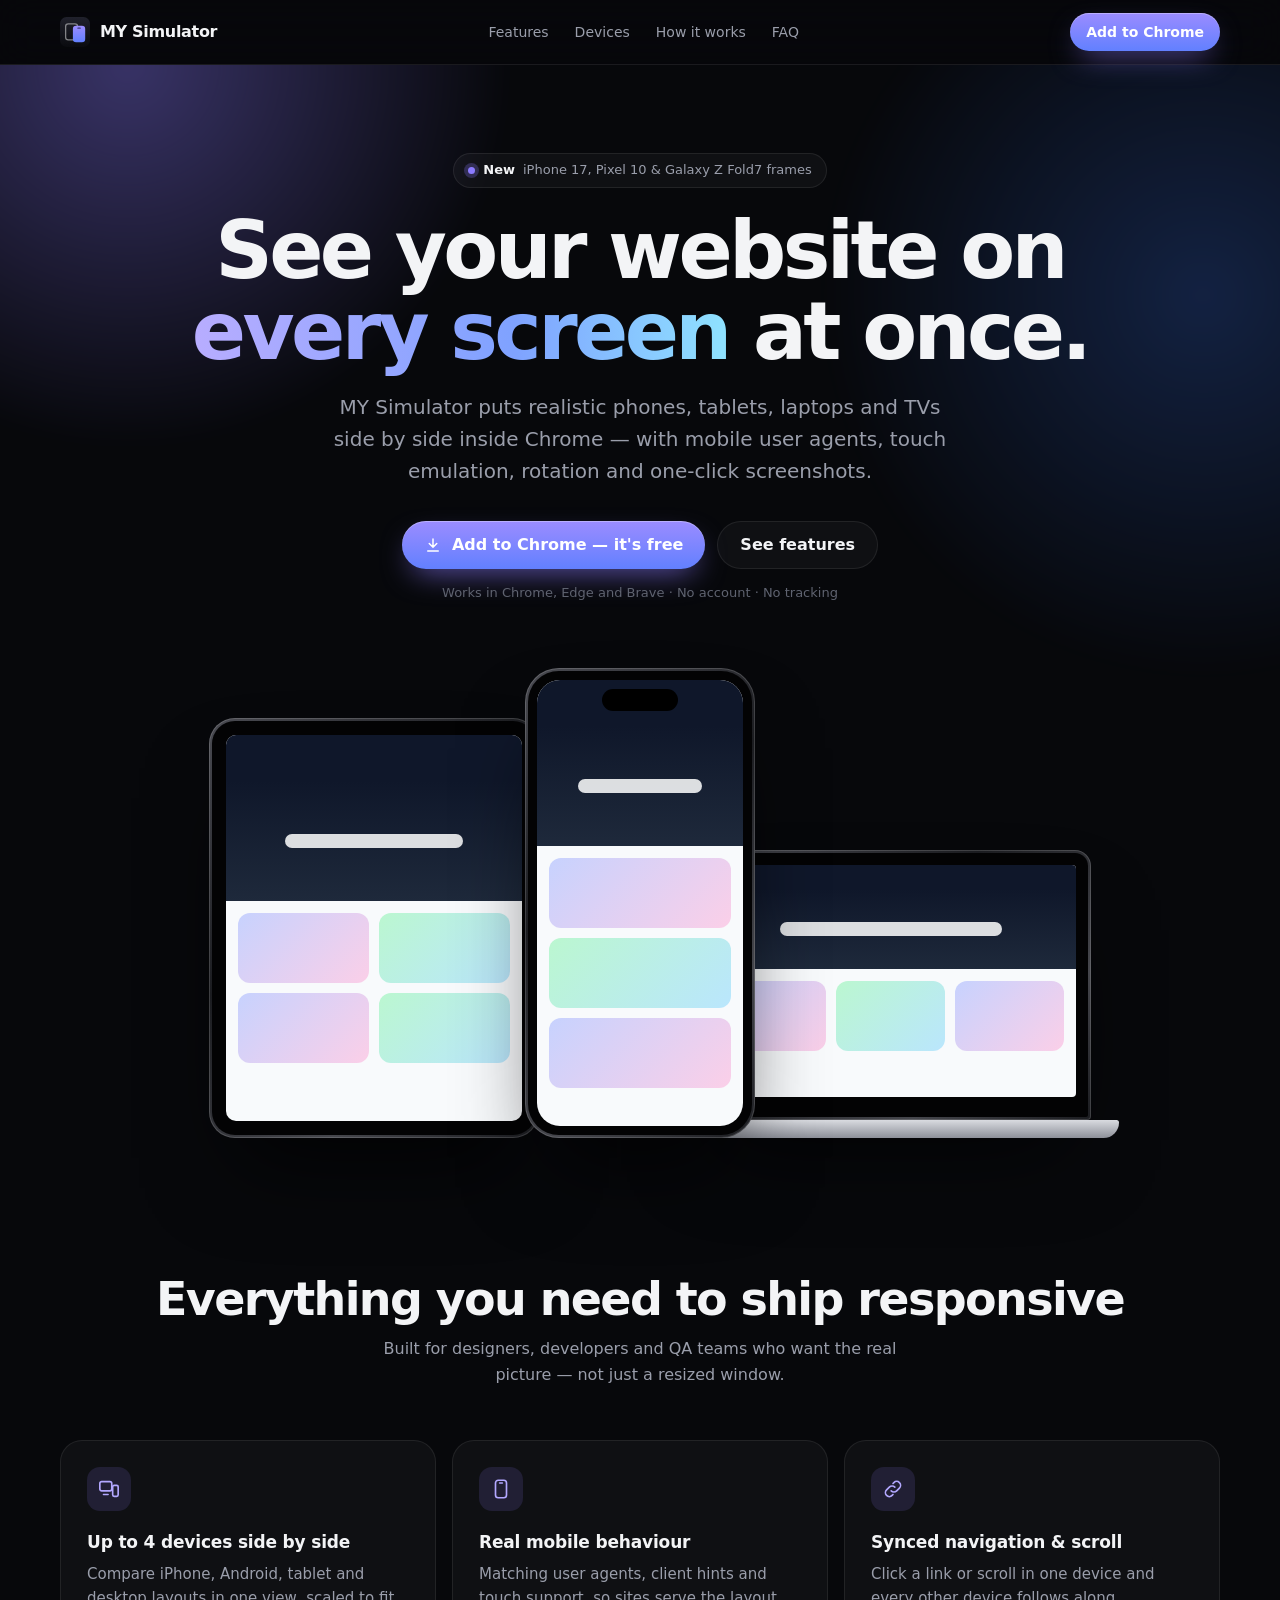
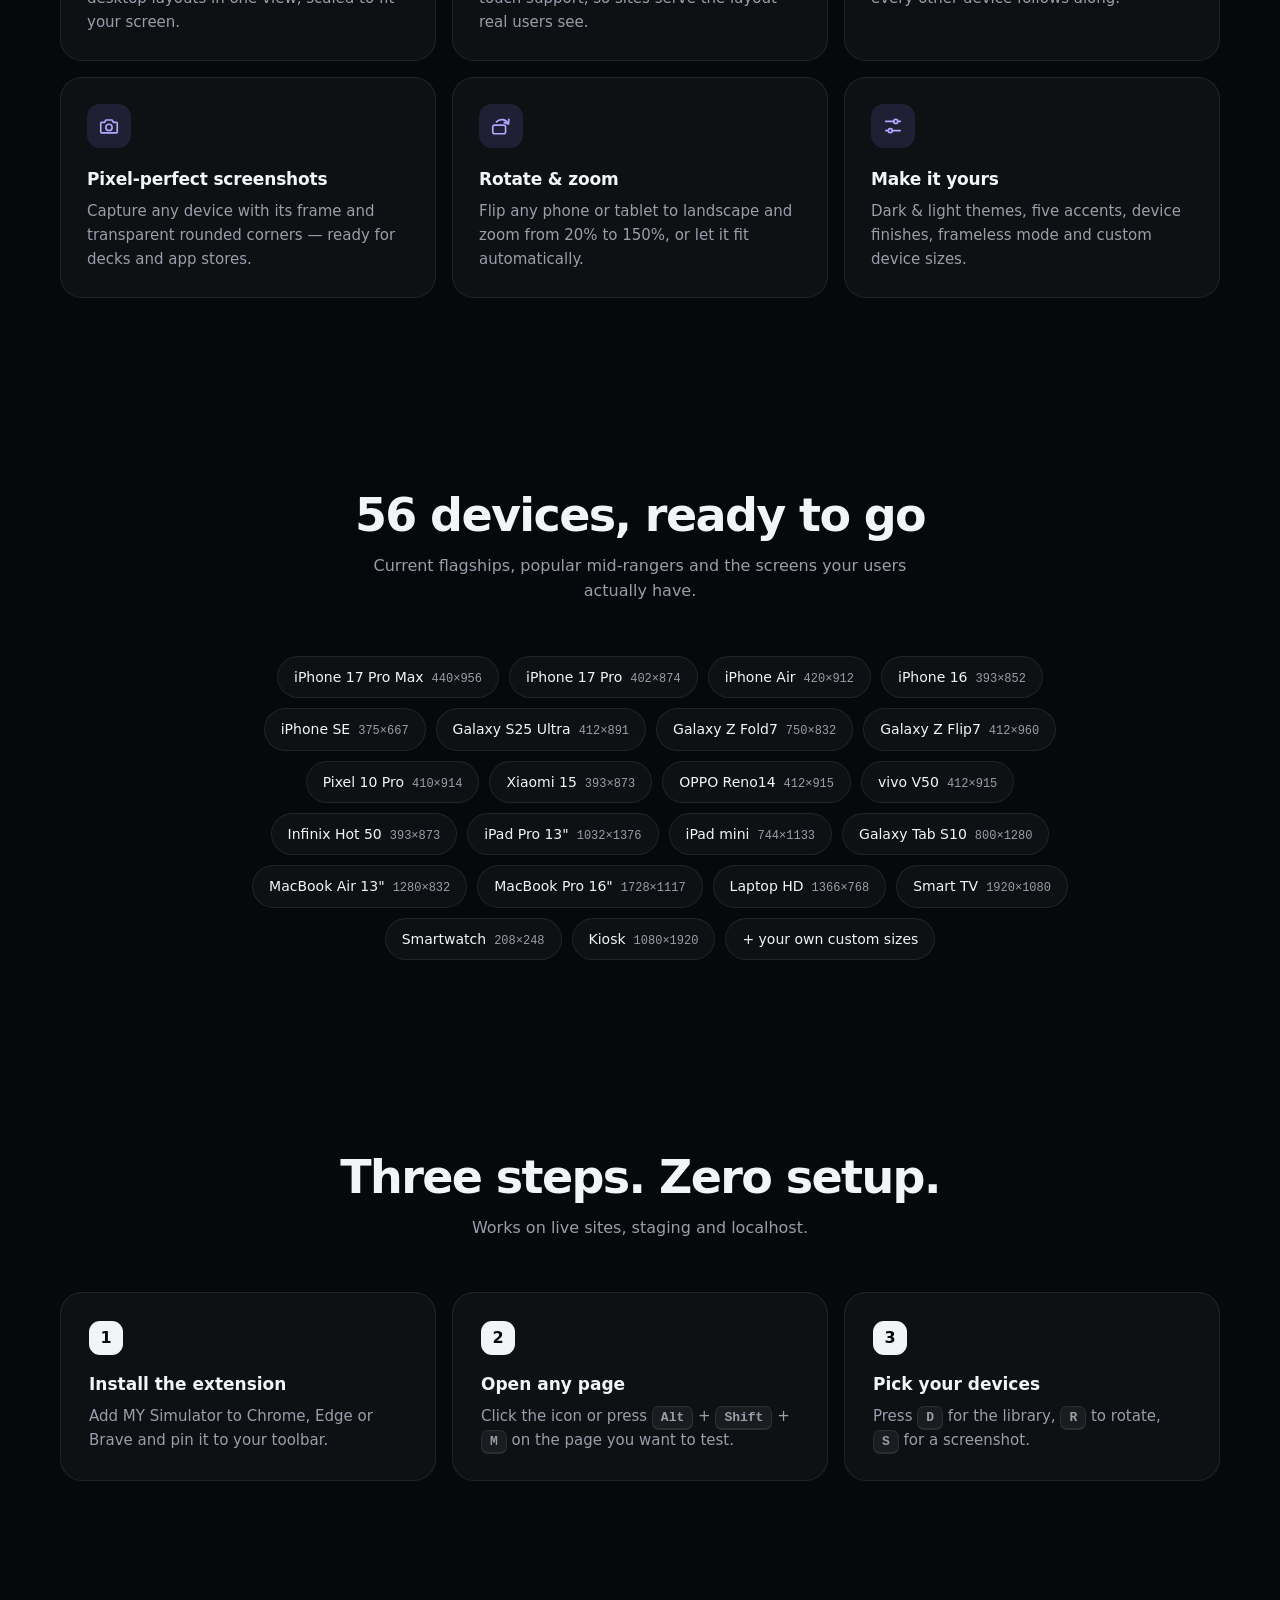
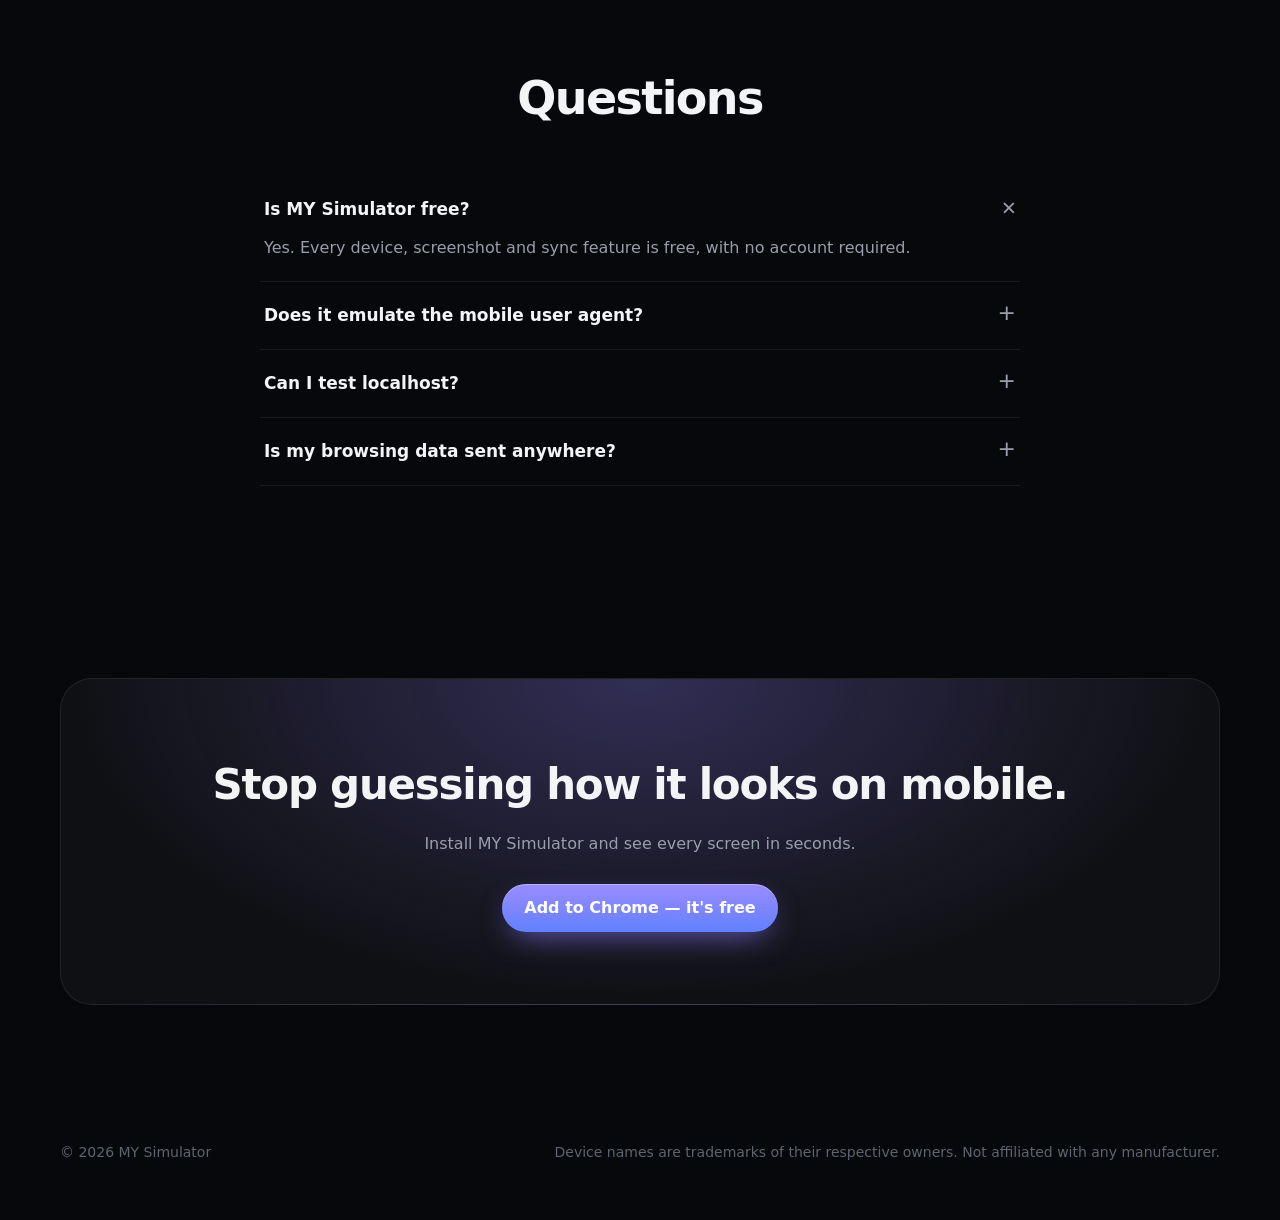
==== site/index.html @ c92552a9 "Initial release of MY Simulator Chrome extension Responsive device studio with 56 device frames, sid" ====
<!doctype html>
<html lang="en">
<head>
  <meta charset="utf-8">
  <meta name="viewport" content="width=device-width, initial-scale=1, viewport-fit=cover">

  <!-- Primary SEO -->
  <title>MY Simulator – Mobile &amp; Responsive Website Tester for Chrome</title>
  <meta name="description" content="Test your site on 56 real devices side by side: iPhone 17, Galaxy S25, Pixel 10, iPad, MacBook &amp; TV. Rotate, screenshot, sync scroll. Free for Chrome.">
  <meta name="keywords" content="mobile simulator, responsive design tester, iphone simulator chrome, android emulator browser, device mockup, responsive website checker, screen size tester">
  <meta name="robots" content="index, follow, max-image-preview:large">
  <meta name="author" content="MY Simulator">
  <link rel="canonical" href="https://example.com/">
  <meta name="theme-color" content="#07080b">
  <meta name="color-scheme" content="dark">

  <!-- Favicons -->
  <link rel="icon" href="favicon.ico" sizes="48x48">
  <link rel="icon" href="favicon.svg" type="image/svg+xml">
  <link rel="icon" href="favicon-32x32.png" type="image/png" sizes="32x32">
  <link rel="icon" href="favicon-16x16.png" type="image/png" sizes="16x16">
  <link rel="apple-touch-icon" href="apple-touch-icon.png">
  <link rel="manifest" href="site.webmanifest">

  <!-- Open Graph -->
  <meta property="og:type" content="website">
  <meta property="og:site_name" content="MY Simulator">
  <meta property="og:title" content="MY Simulator – Test your website on 50+ real devices">
  <meta property="og:description" content="iPhone, Android, iPad, laptop and TV frames side by side, right inside Chrome. Rotate, screenshot, sync scroll — free.">
  <meta property="og:url" content="https://example.com/">
  <meta property="og:image" content="https://example.com/og-image.png">
  <meta property="og:image:width" content="1200">
  <meta property="og:image:height" content="630">
  <meta property="og:image:alt" content="MY Simulator showing a website on a phone, a tablet and a laptop">
  <meta property="og:locale" content="en_US">
  <meta property="og:locale:alternate" content="id_ID">

  <!-- Twitter / X -->
  <meta name="twitter:card" content="summary_large_image">
  <meta name="twitter:title" content="MY Simulator – Mobile &amp; Responsive Website Tester">
  <meta name="twitter:description" content="Preview any page on 50+ realistic devices, side by side. Free Chrome extension.">
  <meta name="twitter:image" content="https://example.com/og-image.png">

  <!-- Structured data -->
  <script type="application/ld+json">
  {
    "@context": "https://schema.org",
    "@graph": [
      {
        "@type": "SoftwareApplication",
        "name": "MY Simulator",
        "alternateName": "MY Simulator – Mobile & Responsive Website Tester",
        "applicationCategory": "DeveloperApplication",
        "applicationSubCategory": "Browser extension",
        "operatingSystem": "Google Chrome, Microsoft Edge, Brave",
        "description": "Test responsive websites on iPhone, Android, iPad, laptop and TV frames side by side. Rotate, screenshot and sync scroll.",
        "url": "https://example.com/",
        "image": "https://example.com/og-image.png",
        "offers": { "@type": "Offer", "price": "0", "priceCurrency": "USD" },
        "featureList": [
          "56 device presets including iPhone 17, Galaxy S25, Pixel 10, iPad Pro and MacBook",
          "Up to four devices side by side",
          "Mobile user agent and touch emulation",
          "Portrait and landscape rotation",
          "One-click device screenshots with transparent corners",
          "Synced navigation and scrolling",
          "Custom device sizes",
          "Dark and light themes"
        ]
      },
      {
        "@type": "FAQPage",
        "mainEntity": [
          { "@type": "Question", "name": "Is MY Simulator free?", "acceptedAnswer": { "@type": "Answer", "text": "Yes. Every device, screenshot and sync feature is free, with no account required." } },
          { "@type": "Question", "name": "Does it emulate the mobile user agent?", "acceptedAnswer": { "@type": "Answer", "text": "Yes. Each frame is loaded with the matching iOS, Android, iPad or TV user agent and touch support, so sites serve their mobile layouts." } },
          { "@type": "Question", "name": "Can I test localhost?", "acceptedAnswer": { "@type": "Answer", "text": "Yes. Open your local dev server in Chrome, then open MY Simulator — it works on localhost and staging environments." } },
          { "@type": "Question", "name": "Is my browsing data sent anywhere?", "acceptedAnswer": { "@type": "Answer", "text": "No. Everything runs locally in your browser. Settings are stored in Chrome storage and screenshots are saved directly to your computer." } }
        ]
      }
    ]
  }
  </script>

  <style>
    :root {
      --bg: #07080b; --fg: #f3f4f6; --muted: #9a9eab; --faint: #5f6370;
      --line: rgba(255,255,255,.08); --card: rgba(255,255,255,.035);
      --accent: #8b7bff; --accent-2: #6280ff;
      --font: "Inter", "SF Pro Text", -apple-system, BlinkMacSystemFont, "Segoe UI Variable Text", "Segoe UI", system-ui, sans-serif;
      --mono: "JetBrains Mono", "SF Mono", "Cascadia Code", ui-monospace, Consolas, monospace;
    }
    * { box-sizing: border-box; }
    html { scroll-behavior: smooth; }
    html, body { overflow-x: clip; }
    body { margin: 0; background: var(--bg); color: var(--fg); font: 16px/1.6 var(--font); -webkit-font-smoothing: antialiased; overflow-x: hidden; }
    a { color: inherit; }
    img { max-width: 100%; display: block; }
    .wrap { width: min(1160px, 100% - 32px); margin: 0 auto; }
    .glow { position: absolute; inset: 0; pointer-events: none; overflow: hidden; z-index: -1; }
    .glow i { position: absolute; width: 60vmax; height: 60vmax; border-radius: 50%; filter: blur(10px); opacity: .5; }
    .glow i:nth-child(1) { left: -20vmax; top: -30vmax; background: radial-gradient(closest-side, rgba(139,123,255,.75), transparent); }
    .glow i:nth-child(2) { right: -24vmax; top: -12vmax; background: radial-gradient(closest-side, rgba(61,123,255,.45), transparent); }

    header.nav { position: sticky; top: 0; z-index: 10; backdrop-filter: blur(18px) saturate(160%); -webkit-backdrop-filter: blur(18px) saturate(160%); background: rgba(7,8,11,.6); border-bottom: 1px solid var(--line); }
    .nav .wrap { display: flex; align-items: center; justify-content: space-between; height: 64px; }
    .logo { display: flex; align-items: center; gap: 10px; font-weight: 700; letter-spacing: -.02em; text-decoration: none; }
    .logo img { width: 30px; height: 30px; }
    .nav nav { display: flex; gap: 26px; font-size: 14px; color: var(--muted); }
    .nav nav a { text-decoration: none; }
    .nav nav a:hover { color: var(--fg); }
    .btn { display: inline-flex; align-items: center; gap: 10px; height: 48px; padding: 0 22px; border-radius: 999px; font-weight: 650; text-decoration: none; transition: transform .2s, filter .2s; }
    .btn:hover { transform: translateY(-1px); filter: brightness(1.08); }
    .btn.primary { background: linear-gradient(180deg, #9b8cff, var(--accent-2)); color: #fff; box-shadow: 0 12px 30px -10px rgba(139,123,255,.7), inset 0 1px 0 rgba(255,255,255,.3); }
    .btn.ghost { border: 1px solid var(--line); background: var(--card); }
    .btn.sm { height: 38px; padding: 0 16px; font-size: 14px; }
    .btn svg { width: 18px; height: 18px; }

    .hero { position: relative; padding: 88px 0 40px; text-align: center; isolation: isolate; }
    .eyebrow { display: inline-flex; align-items: center; gap: 8px; padding: 6px 14px; border-radius: 999px; border: 1px solid var(--line); background: var(--card); font-size: 13px; color: var(--muted); }
    .eyebrow b { color: var(--fg); font-weight: 600; }
    .eyebrow i { width: 7px; height: 7px; border-radius: 50%; background: var(--accent); box-shadow: 0 0 0 4px rgba(139,123,255,.25); }
    h1 { margin: 22px auto 18px; max-width: 900px; font-size: clamp(40px, 7vw, 80px); line-height: 1.02; letter-spacing: -.045em; font-weight: 750; }
    h1 span { background: linear-gradient(90deg, #b8adff, #7fa2ff 60%, #8fe3ff); -webkit-background-clip: text; background-clip: text; color: transparent; }
    .lead { margin: 0 auto 34px; max-width: 620px; font-size: clamp(17px, 2vw, 20px); color: var(--muted); }
    .ctas { display: flex; gap: 12px; justify-content: center; flex-wrap: wrap; }
    .small { margin-top: 14px; font-size: 13px; color: var(--faint); }

    .stage { position: relative; margin: 64px auto 0; height: 470px; max-width: 980px; }
    .dev { position: absolute; bottom: 0; border-radius: 34px; padding: 3px; background: linear-gradient(140deg, #4a4b52, #1b1c20 40%, #45464c 75%, #1b1c20); box-shadow: 0 50px 90px -30px rgba(0,0,0,.8), inset 0 0 0 1px rgba(255,255,255,.15); }
    .dev .in { height: 100%; border-radius: 31px; padding: 9px; background: #030304; }
    .scr { height: 100%; border-radius: 23px; overflow: hidden; background: #f8fafc; position: relative; }
    .scr .bar { height: 46px; background: #0f172a; }
    .scr .hd { height: 120px; background: linear-gradient(180deg, #0f172a, #1e293b); display: grid; place-items: center; }
    .scr .hd span { width: 60%; height: 14px; border-radius: 7px; background: rgba(255,255,255,.85); }
    .scr .cards { display: grid; gap: 10px; padding: 12px; }
    .scr .cards i { height: 70px; border-radius: 12px; background: linear-gradient(135deg, #c7d2fe, #fbcfe8); }
    .scr .cards i:nth-child(2n) { background: linear-gradient(135deg, #bbf7d0, #bae6fd); }
    .dev.phone { width: 230px; height: 470px; left: 50%; margin-left: -115px; z-index: 3; }
    .dev.phone .scr::before { content: ""; position: absolute; top: 9px; left: 50%; width: 76px; height: 22px; margin-left: -38px; border-radius: 12px; background: #000; z-index: 2; }
    .dev.tab { width: 330px; height: 420px; left: 6%; z-index: 2; border-radius: 26px; }
    .dev.tab .in { border-radius: 23px; padding: 14px; } .dev.tab .scr { border-radius: 10px; }
    .dev.tab .cards { grid-template-columns: 1fr 1fr; }
    .dev.lap { width: 400px; height: 270px; right: 4%; bottom: 18px; z-index: 1; border-radius: 16px 16px 4px 4px; }
    .dev.lap .in { border-radius: 13px 13px 2px 2px; padding: 12px 12px 20px; } .dev.lap .scr { border-radius: 4px; }
    .dev.lap .cards { grid-template-columns: repeat(3, 1fr); } .dev.lap .hd { height: 80px; } .dev.lap .bar { height: 24px; }
    .dev.lap::after { content: ""; position: absolute; left: -7%; right: -7%; bottom: -18px; height: 18px; border-radius: 3px 3px 18px 18px / 3px 3px 100% 100%; background: linear-gradient(#d9dbe0, #8d9099); }

    section { padding: 96px 0; }
    .sec-h { text-align: center; margin-bottom: 52px; }
    .sec-h h2 { margin: 0 0 12px; font-size: clamp(30px, 4.5vw, 46px); letter-spacing: -.035em; line-height: 1.1; }
    .sec-h p { margin: 0 auto; max-width: 560px; color: var(--muted); }
    .grid { display: grid; grid-template-columns: repeat(3, 1fr); gap: 16px; }
    .feat { padding: 26px; border-radius: 22px; border: 1px solid var(--line); background: var(--card); }
    .feat .ic { width: 44px; height: 44px; display: grid; place-items: center; border-radius: 13px; background: rgba(139,123,255,.14); color: #b3a8ff; margin-bottom: 18px; }
    .feat .ic svg { width: 22px; height: 22px; }
    .feat h3 { margin: 0 0 6px; font-size: 17px; letter-spacing: -.01em; }
    .feat p { margin: 0; color: var(--muted); font-size: 15px; }

    .devices { display: flex; flex-wrap: wrap; gap: 10px; justify-content: center; max-width: 900px; margin: 0 auto; }
    .devices li { list-style: none; padding: 9px 16px; border-radius: 999px; border: 1px solid var(--line); background: var(--card); font-size: 14px; }
    .devices li small { margin-left: 8px; font: 500 12px var(--mono); color: var(--muted); }

    .steps { counter-reset: s; display: grid; grid-template-columns: repeat(3, 1fr); gap: 16px; }
    .step { position: relative; padding: 28px; border-radius: 22px; border: 1px solid var(--line); background: var(--card); }
    .step::before { counter-increment: s; content: counter(s); display: grid; place-items: center; width: 34px; height: 34px; margin-bottom: 16px; border-radius: 11px; background: var(--fg); color: var(--bg); font-weight: 700; }
    .step h3 { margin: 0 0 6px; font-size: 17px; } .step p { margin: 0; color: var(--muted); font-size: 15px; }
    kbd { font: 600 13px var(--mono); padding: 3px 8px; border-radius: 7px; border: 1px solid var(--line); border-bottom-width: 2px; background: rgba(255,255,255,.05); }

    .faq { max-width: 760px; margin: 0 auto; }
    .faq details { border-bottom: 1px solid var(--line); padding: 20px 4px; }
    .faq summary { cursor: pointer; font-weight: 600; font-size: 17px; list-style: none; display: flex; justify-content: space-between; gap: 16px; }
    .faq summary::after { content: "+"; color: var(--muted); font-weight: 400; font-size: 22px; line-height: 1; transition: transform .2s; }
    .faq details[open] summary::after { transform: rotate(45deg); }
    .faq p { margin: 12px 0 0; color: var(--muted); }

    .cta { text-align: center; padding: 72px 24px; border-radius: 32px; border: 1px solid var(--line); background: radial-gradient(ellipse at 50% 0%, rgba(139,123,255,.28), transparent 70%), var(--card); }
    .cta h2 { margin: 0 0 12px; font-size: clamp(28px, 4vw, 42px); letter-spacing: -.03em; }
    .cta p { margin: 0 0 28px; color: var(--muted); }
    footer { padding: 40px 0 56px; color: var(--faint); font-size: 14px; }
    footer .wrap { display: flex; justify-content: space-between; gap: 16px; flex-wrap: wrap; }

    @media (max-width: 900px) {
      .grid, .steps { grid-template-columns: 1fr 1fr; }
      .dev.tab { left: -4%; } .dev.lap { right: -10%; }
      .nav nav { display: none; }
    }
    @media (max-width: 760px) { .dev.lap { display: none; } .dev.tab { left: 2%; } }
    @media (max-width: 620px) {
      .grid, .steps { grid-template-columns: 1fr; }
      .hero { padding-top: 56px; }
      .stage { height: 420px; }
      .dev.tab, .dev.lap { display: none; }
      .dev.phone { width: 206px; height: 420px; margin-left: -103px; }
      section { padding: 72px 0; }
    }
  </style>
</head>
<body>
  <header class="nav">
    <div class="wrap">
      <a class="logo" href="#top" aria-label="MY Simulator home"><img src="favicon.svg" alt="" width="30" height="30">MY Simulator</a>
      <nav aria-label="Main"><a href="#features">Features</a><a href="#devices">Devices</a><a href="#how">How it works</a><a href="#faq">FAQ</a></nav>
      <a class="btn primary sm" href="#install">Add to Chrome</a>
    </div>
  </header>

  <main id="top">
    <section class="hero" aria-labelledby="hero-title">
      <div class="glow" aria-hidden="true"><i></i><i></i></div>
      <div class="wrap">
        <span class="eyebrow"><i></i><b>New</b> iPhone 17, Pixel 10 &amp; Galaxy Z Fold7 frames</span>
        <h1 id="hero-title">See your website on <span>every screen</span> at once.</h1>
        <p class="lead">MY Simulator puts realistic phones, tablets, laptops and TVs side by side inside Chrome — with mobile user agents, touch emulation, rotation and one-click screenshots.</p>
        <div class="ctas">
          <a class="btn primary" id="install" href="#install">
            <svg viewBox="0 0 24 24" fill="none" stroke="currentColor" stroke-width="2" stroke-linecap="round" aria-hidden="true"><path d="M12 4v11M7 10l5 5 5-5M5 20h14"/></svg>
            Add to Chrome — it's free
          </a>
          <a class="btn ghost" href="#features">See features</a>
        </div>
        <p class="small">Works in Chrome, Edge and Brave · No account · No tracking</p>

        <div class="stage" role="img" aria-label="A web page shown on a tablet, a phone and a laptop">
          <div class="dev tab"><div class="in"><div class="scr"><div class="bar"></div><div class="hd"><span></span></div><div class="cards"><i></i><i></i><i></i><i></i></div></div></div></div>
          <div class="dev phone"><div class="in"><div class="scr"><div class="bar"></div><div class="hd"><span></span></div><div class="cards"><i></i><i></i><i></i></div></div></div></div>
          <div class="dev lap"><div class="in"><div class="scr"><div class="bar"></div><div class="hd"><span></span></div><div class="cards"><i></i><i></i><i></i></div></div></div></div>
        </div>
      </div>
    </section>

    <section id="features" aria-labelledby="features-title">
      <div class="wrap">
        <div class="sec-h"><h2 id="features-title">Everything you need to ship responsive</h2><p>Built for designers, developers and QA teams who want the real picture — not just a resized window.</p></div>
        <div class="grid">
          <article class="feat"><div class="ic"><svg viewBox="0 0 24 24" fill="none" stroke="currentColor" stroke-width="1.8" stroke-linecap="round"><rect x="2" y="4" width="13" height="10" rx="2"/><path d="M6 18h5"/><rect x="16" y="8" width="6" height="12" rx="1.6"/></svg></div><h3>Up to 4 devices side by side</h3><p>Compare iPhone, Android, tablet and desktop layouts in one view, scaled to fit your screen.</p></article>
          <article class="feat"><div class="ic"><svg viewBox="0 0 24 24" fill="none" stroke="currentColor" stroke-width="1.8" stroke-linecap="round"><rect x="6" y="2.5" width="12" height="19" rx="3"/><path d="M10.5 5.5h3"/></svg></div><h3>Real mobile behaviour</h3><p>Matching user agents, client hints and touch support, so sites serve the layout real users see.</p></article>
          <article class="feat"><div class="ic"><svg viewBox="0 0 24 24" fill="none" stroke="currentColor" stroke-width="1.8" stroke-linecap="round"><path d="M10 14a4.2 4.2 0 0 0 6 0l3-3a4.2 4.2 0 0 0-6-6l-1 1"/><path d="M14 10a4.2 4.2 0 0 0-6 0l-3 3a4.2 4.2 0 0 0 6 6l1-1"/></svg></div><h3>Synced navigation &amp; scroll</h3><p>Click a link or scroll in one device and every other device follows along.</p></article>
          <article class="feat"><div class="ic"><svg viewBox="0 0 24 24" fill="none" stroke="currentColor" stroke-width="1.8" stroke-linecap="round"><path d="M4 8h3l1.8-2.6h6.4L17 8h3a1 1 0 0 1 1 1v9.5a1 1 0 0 1-1 1H4a1 1 0 0 1-1-1V9a1 1 0 0 1 1-1z"/><circle cx="12" cy="13.5" r="3.4"/></svg></div><h3>Pixel-perfect screenshots</h3><p>Capture any device with its frame and transparent rounded corners — ready for decks and app stores.</p></article>
          <article class="feat"><div class="ic"><svg viewBox="0 0 24 24" fill="none" stroke="currentColor" stroke-width="1.8" stroke-linecap="round"><rect x="3" y="11" width="14" height="9.5" rx="2.2"/><path d="M7 7.5a8 8 0 0 1 13 2"/><path d="m20.6 4.8-.5 4.9-4.6-1.4"/></svg></div><h3>Rotate &amp; zoom</h3><p>Flip any phone or tablet to landscape and zoom from 20% to 150%, or let it fit automatically.</p></article>
          <article class="feat"><div class="ic"><svg viewBox="0 0 24 24" fill="none" stroke="currentColor" stroke-width="1.8" stroke-linecap="round"><path d="M4 7h9M17 7h3M4 17h3M11 17h9"/><circle cx="15" cy="7" r="2.2"/><circle cx="9" cy="17" r="2.2"/></svg></div><h3>Make it yours</h3><p>Dark &amp; light themes, five accents, device finishes, frameless mode and custom device sizes.</p></article>
        </div>
      </div>
    </section>

    <section id="devices" aria-labelledby="devices-title">
      <div class="wrap">
        <div class="sec-h"><h2 id="devices-title">56 devices, ready to go</h2><p>Current flagships, popular mid-rangers and the screens your users actually have.</p></div>
        <ul class="devices">
          <li>iPhone 17 Pro Max<small>440×956</small></li><li>iPhone 17 Pro<small>402×874</small></li><li>iPhone Air<small>420×912</small></li><li>iPhone 16<small>393×852</small></li><li>iPhone SE<small>375×667</small></li>
          <li>Galaxy S25 Ultra<small>412×891</small></li><li>Galaxy Z Fold7<small>750×832</small></li><li>Galaxy Z Flip7<small>412×960</small></li><li>Pixel 10 Pro<small>410×914</small></li><li>Xiaomi 15<small>393×873</small></li>
          <li>OPPO Reno14<small>412×915</small></li><li>vivo V50<small>412×915</small></li><li>Infinix Hot 50<small>393×873</small></li><li>iPad Pro 13"<small>1032×1376</small></li><li>iPad mini<small>744×1133</small></li>
          <li>Galaxy Tab S10<small>800×1280</small></li><li>MacBook Air 13"<small>1280×832</small></li><li>MacBook Pro 16"<small>1728×1117</small></li><li>Laptop HD<small>1366×768</small></li><li>Smart TV<small>1920×1080</small></li>
          <li>Smartwatch<small>208×248</small></li><li>Kiosk<small>1080×1920</small></li><li>+ your own custom sizes</li>
        </ul>
      </div>
    </section>

    <section id="how" aria-labelledby="how-title">
      <div class="wrap">
        <div class="sec-h"><h2 id="how-title">Three steps. Zero setup.</h2><p>Works on live sites, staging and localhost.</p></div>
        <div class="steps">
          <article class="step"><h3>Install the extension</h3><p>Add MY Simulator to Chrome, Edge or Brave and pin it to your toolbar.</p></article>
          <article class="step"><h3>Open any page</h3><p>Click the icon or press <kbd>Alt</kbd> + <kbd>Shift</kbd> + <kbd>M</kbd> on the page you want to test.</p></article>
          <article class="step"><h3>Pick your devices</h3><p>Press <kbd>D</kbd> for the library, <kbd>R</kbd> to rotate, <kbd>S</kbd> for a screenshot.</p></article>
        </div>
      </div>
    </section>

    <section id="faq" aria-labelledby="faq-title">
      <div class="wrap">
        <div class="sec-h"><h2 id="faq-title">Questions</h2></div>
        <div class="faq">
          <details open><summary>Is MY Simulator free?</summary><p>Yes. Every device, screenshot and sync feature is free, with no account required.</p></details>
          <details><summary>Does it emulate the mobile user agent?</summary><p>Yes. Each frame is loaded with the matching iOS, Android, iPad or TV user agent and touch support, so sites serve their mobile layouts.</p></details>
          <details><summary>Can I test localhost?</summary><p>Yes. Open your local dev server in Chrome, then open MY Simulator — it works on localhost and staging environments.</p></details>
          <details><summary>Is my browsing data sent anywhere?</summary><p>No. Everything runs locally in your browser. Settings are stored in Chrome storage and screenshots are saved directly to your computer.</p></details>
        </div>
      </div>
    </section>

    <section aria-label="Install">
      <div class="wrap">
        <div class="cta">
          <h2>Stop guessing how it looks on mobile.</h2>
          <p>Install MY Simulator and see every screen in seconds.</p>
          <a class="btn primary" href="#install">Add to Chrome — it's free</a>
        </div>
      </div>
    </section>
  </main>

  <footer>
    <div class="wrap"><span>© 2026 MY Simulator</span><span>Device names are trademarks of their respective owners. Not affiliated with any manufacturer.</span></div>
  </footer>
</body>
</html>
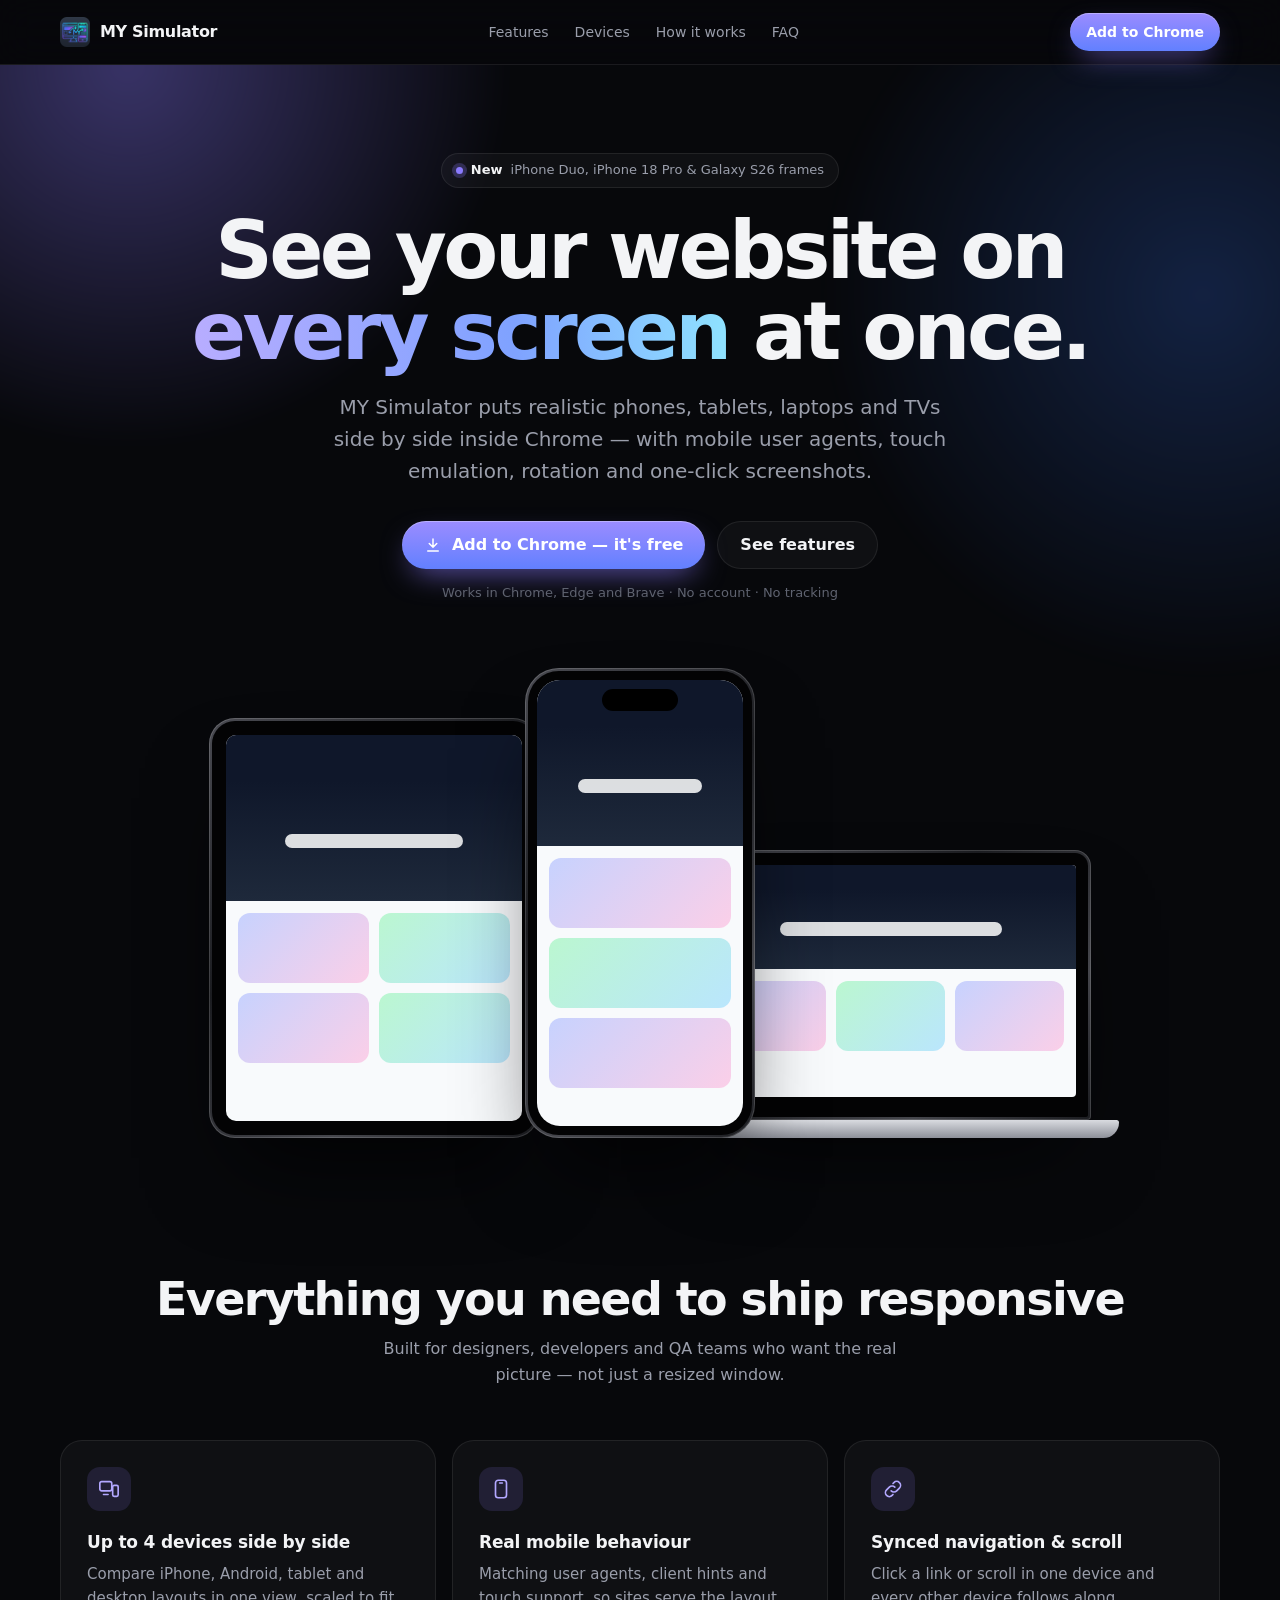
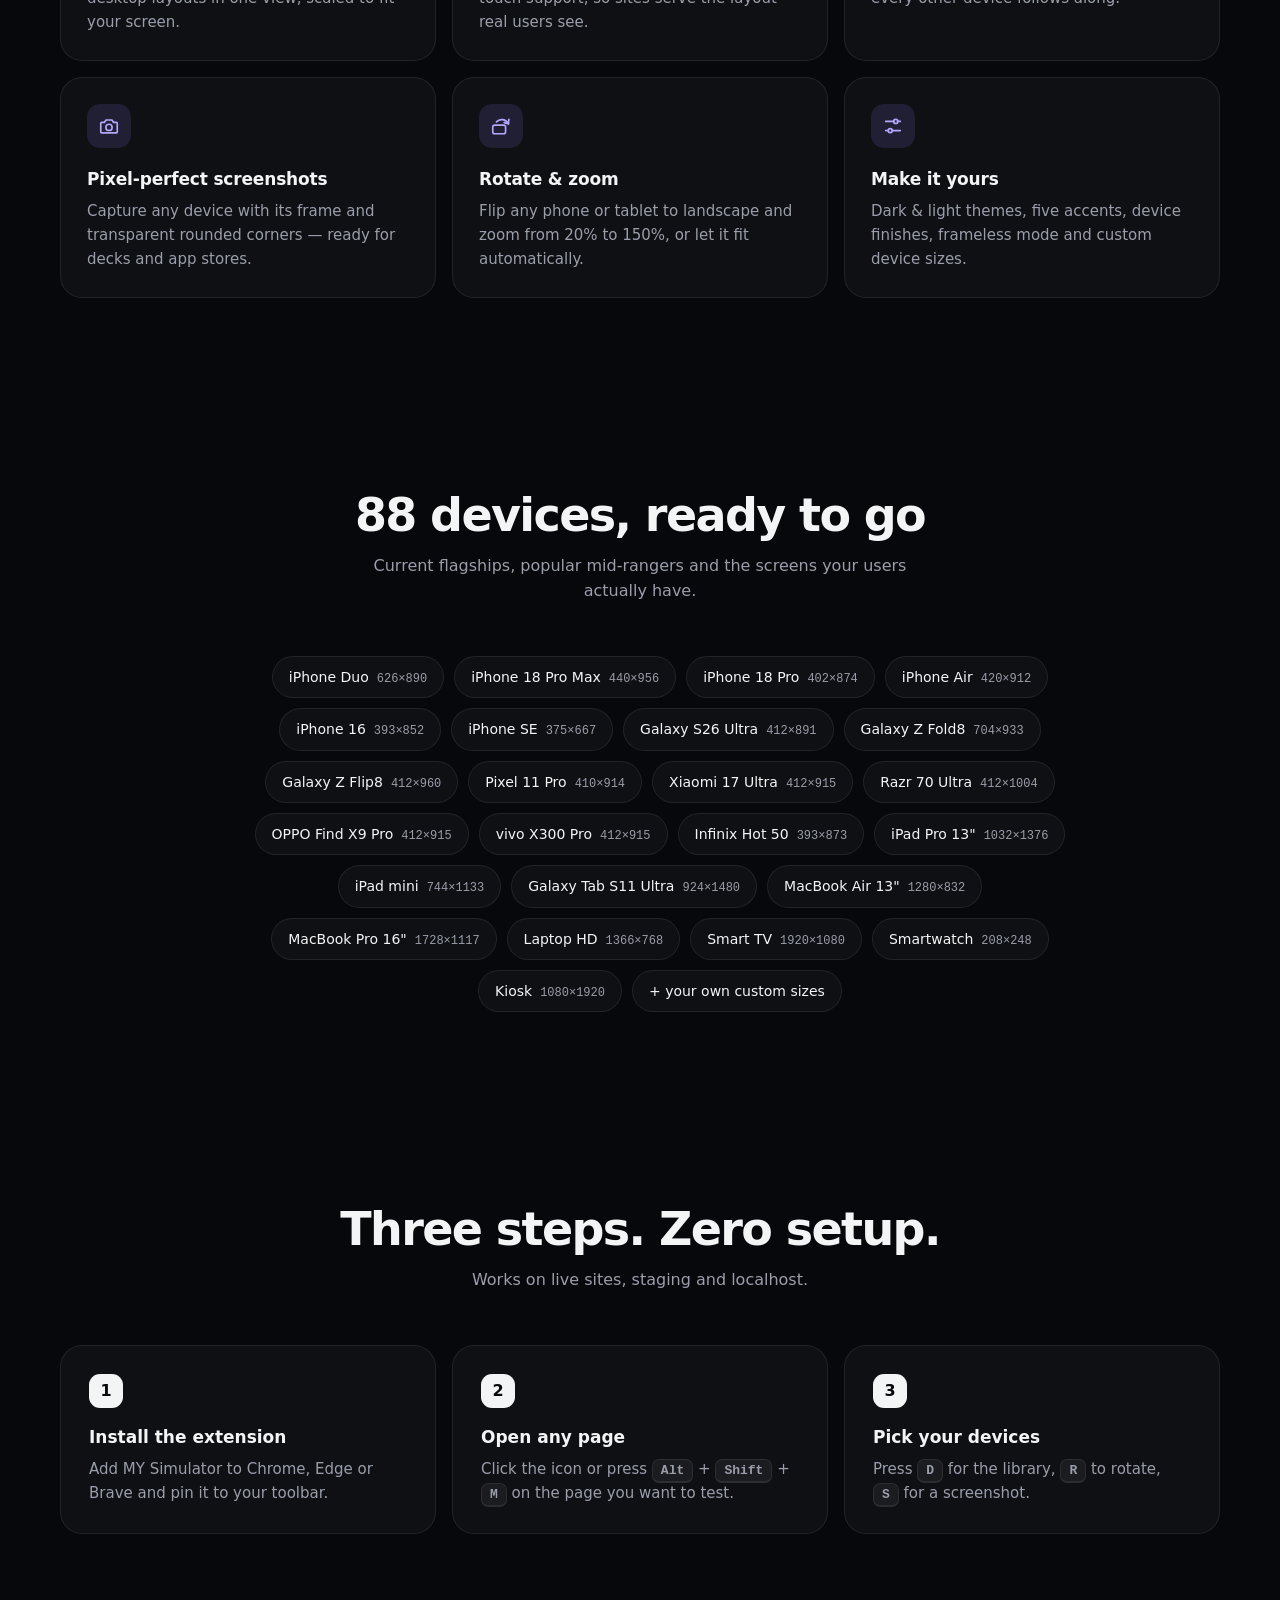
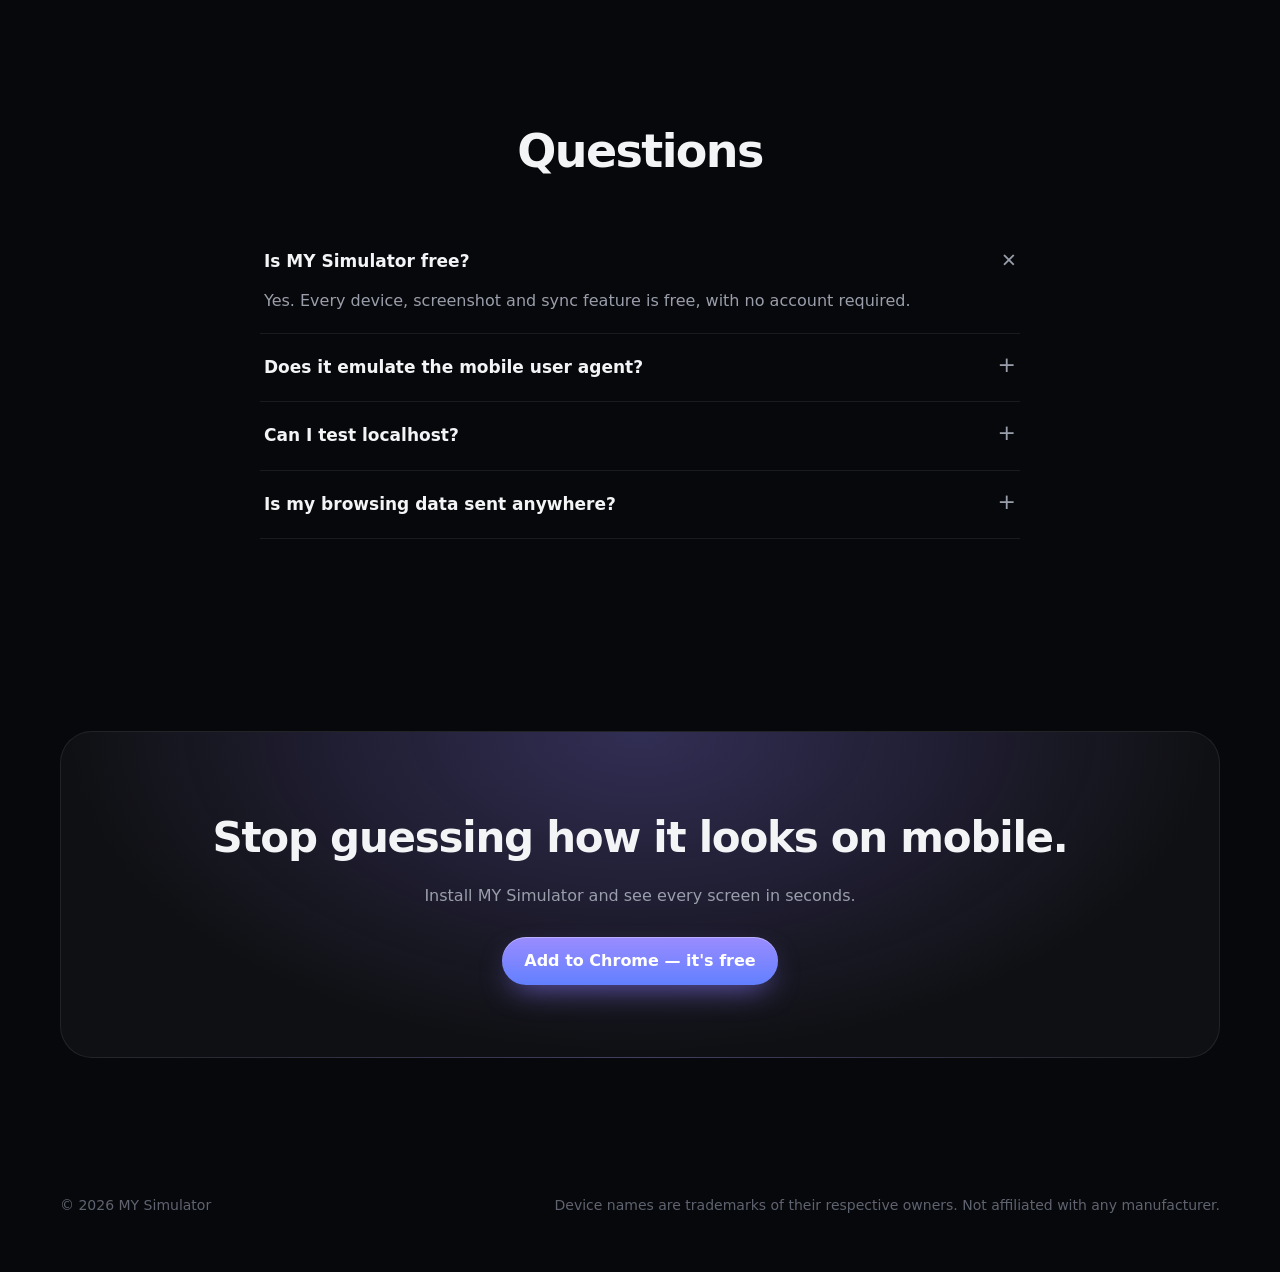
==== commit 81adf0d0: "Smoother motion, 2026 devices and new logo - Rotation physically spins the device 90 degrees, then r" ====
--- a/site/index.html
+++ b/site/index.html
@@ -6,7 +6,7 @@
 
   <!-- Primary SEO -->
   <title>MY Simulator – Mobile &amp; Responsive Website Tester for Chrome</title>
-  <meta name="description" content="Test your site on 56 real devices side by side: iPhone 17, Galaxy S25, Pixel 10, iPad, MacBook &amp; TV. Rotate, screenshot, sync scroll. Free for Chrome.">
+  <meta name="description" content="Test your site on 88 real devices side by side: iPhone Duo, iPhone 18 Pro, Galaxy S26, Pixel 11, iPad &amp; MacBook. Rotate, screenshot, sync scroll. Free for Chrome.">
   <meta name="keywords" content="mobile simulator, responsive design tester, iphone simulator chrome, android emulator browser, device mockup, responsive website checker, screen size tester">
   <meta name="robots" content="index, follow, max-image-preview:large">
   <meta name="author" content="MY Simulator">
@@ -16,7 +16,6 @@
 
   <!-- Favicons -->
   <link rel="icon" href="favicon.ico" sizes="48x48">
-  <link rel="icon" href="favicon.svg" type="image/svg+xml">
   <link rel="icon" href="favicon-32x32.png" type="image/png" sizes="32x32">
   <link rel="icon" href="favicon-16x16.png" type="image/png" sizes="16x16">
   <link rel="apple-touch-icon" href="apple-touch-icon.png">
@@ -25,7 +24,7 @@
   <!-- Open Graph -->
   <meta property="og:type" content="website">
   <meta property="og:site_name" content="MY Simulator">
-  <meta property="og:title" content="MY Simulator – Test your website on 50+ real devices">
+  <meta property="og:title" content="MY Simulator – Test your website on 80+ real devices">
   <meta property="og:description" content="iPhone, Android, iPad, laptop and TV frames side by side, right inside Chrome. Rotate, screenshot, sync scroll — free.">
   <meta property="og:url" content="https://example.com/">
   <meta property="og:image" content="https://example.com/og-image.png">
@@ -38,7 +37,7 @@
   <!-- Twitter / X -->
   <meta name="twitter:card" content="summary_large_image">
   <meta name="twitter:title" content="MY Simulator – Mobile &amp; Responsive Website Tester">
-  <meta name="twitter:description" content="Preview any page on 50+ realistic devices, side by side. Free Chrome extension.">
+  <meta name="twitter:description" content="Preview any page on 80+ realistic devices, side by side. Free Chrome extension.">
   <meta name="twitter:image" content="https://example.com/og-image.png">
 
   <!-- Structured data -->
@@ -58,7 +57,7 @@
         "image": "https://example.com/og-image.png",
         "offers": { "@type": "Offer", "price": "0", "priceCurrency": "USD" },
         "featureList": [
-          "56 device presets including iPhone 17, Galaxy S25, Pixel 10, iPad Pro and MacBook",
+          "88 device presets including iPhone Duo, iPhone 18 Pro, Galaxy S26 Ultra, Galaxy Z Fold8, Pixel 11, iPad Pro and MacBook",
           "Up to four devices side by side",
           "Mobile user agent and touch emulation",
           "Portrait and landscape rotation",
@@ -198,7 +197,7 @@
 <body>
   <header class="nav">
     <div class="wrap">
-      <a class="logo" href="#top" aria-label="MY Simulator home"><img src="favicon.svg" alt="" width="30" height="30">MY Simulator</a>
+      <a class="logo" href="#top" aria-label="MY Simulator home"><img src="logo.png" alt="" width="30" height="30">MY Simulator</a>
       <nav aria-label="Main"><a href="#features">Features</a><a href="#devices">Devices</a><a href="#how">How it works</a><a href="#faq">FAQ</a></nav>
       <a class="btn primary sm" href="#install">Add to Chrome</a>
     </div>
@@ -208,7 +207,7 @@
     <section class="hero" aria-labelledby="hero-title">
       <div class="glow" aria-hidden="true"><i></i><i></i></div>
       <div class="wrap">
-        <span class="eyebrow"><i></i><b>New</b> iPhone 17, Pixel 10 &amp; Galaxy Z Fold7 frames</span>
+        <span class="eyebrow"><i></i><b>New</b> iPhone Duo, iPhone 18 Pro &amp; Galaxy S26 frames</span>
         <h1 id="hero-title">See your website on <span>every screen</span> at once.</h1>
         <p class="lead">MY Simulator puts realistic phones, tablets, laptops and TVs side by side inside Chrome — with mobile user agents, touch emulation, rotation and one-click screenshots.</p>
         <div class="ctas">
@@ -244,12 +243,12 @@
 
     <section id="devices" aria-labelledby="devices-title">
       <div class="wrap">
-        <div class="sec-h"><h2 id="devices-title">56 devices, ready to go</h2><p>Current flagships, popular mid-rangers and the screens your users actually have.</p></div>
+        <div class="sec-h"><h2 id="devices-title">88 devices, ready to go</h2><p>Current flagships, popular mid-rangers and the screens your users actually have.</p></div>
         <ul class="devices">
-          <li>iPhone 17 Pro Max<small>440×956</small></li><li>iPhone 17 Pro<small>402×874</small></li><li>iPhone Air<small>420×912</small></li><li>iPhone 16<small>393×852</small></li><li>iPhone SE<small>375×667</small></li>
-          <li>Galaxy S25 Ultra<small>412×891</small></li><li>Galaxy Z Fold7<small>750×832</small></li><li>Galaxy Z Flip7<small>412×960</small></li><li>Pixel 10 Pro<small>410×914</small></li><li>Xiaomi 15<small>393×873</small></li>
-          <li>OPPO Reno14<small>412×915</small></li><li>vivo V50<small>412×915</small></li><li>Infinix Hot 50<small>393×873</small></li><li>iPad Pro 13"<small>1032×1376</small></li><li>iPad mini<small>744×1133</small></li>
-          <li>Galaxy Tab S10<small>800×1280</small></li><li>MacBook Air 13"<small>1280×832</small></li><li>MacBook Pro 16"<small>1728×1117</small></li><li>Laptop HD<small>1366×768</small></li><li>Smart TV<small>1920×1080</small></li>
+          <li>iPhone Duo<small>626×890</small></li><li>iPhone 18 Pro Max<small>440×956</small></li><li>iPhone 18 Pro<small>402×874</small></li><li>iPhone Air<small>420×912</small></li><li>iPhone 16<small>393×852</small></li><li>iPhone SE<small>375×667</small></li>
+          <li>Galaxy S26 Ultra<small>412×891</small></li><li>Galaxy Z Fold8<small>704×933</small></li><li>Galaxy Z Flip8<small>412×960</small></li><li>Pixel 11 Pro<small>410×914</small></li><li>Xiaomi 17 Ultra<small>412×915</small></li><li>Razr 70 Ultra<small>412×1004</small></li>
+          <li>OPPO Find X9 Pro<small>412×915</small></li><li>vivo X300 Pro<small>412×915</small></li><li>Infinix Hot 50<small>393×873</small></li><li>iPad Pro 13"<small>1032×1376</small></li><li>iPad mini<small>744×1133</small></li>
+          <li>Galaxy Tab S11 Ultra<small>924×1480</small></li><li>MacBook Air 13"<small>1280×832</small></li><li>MacBook Pro 16"<small>1728×1117</small></li><li>Laptop HD<small>1366×768</small></li><li>Smart TV<small>1920×1080</small></li>
           <li>Smartwatch<small>208×248</small></li><li>Kiosk<small>1080×1920</small></li><li>+ your own custom sizes</li>
         </ul>
       </div>
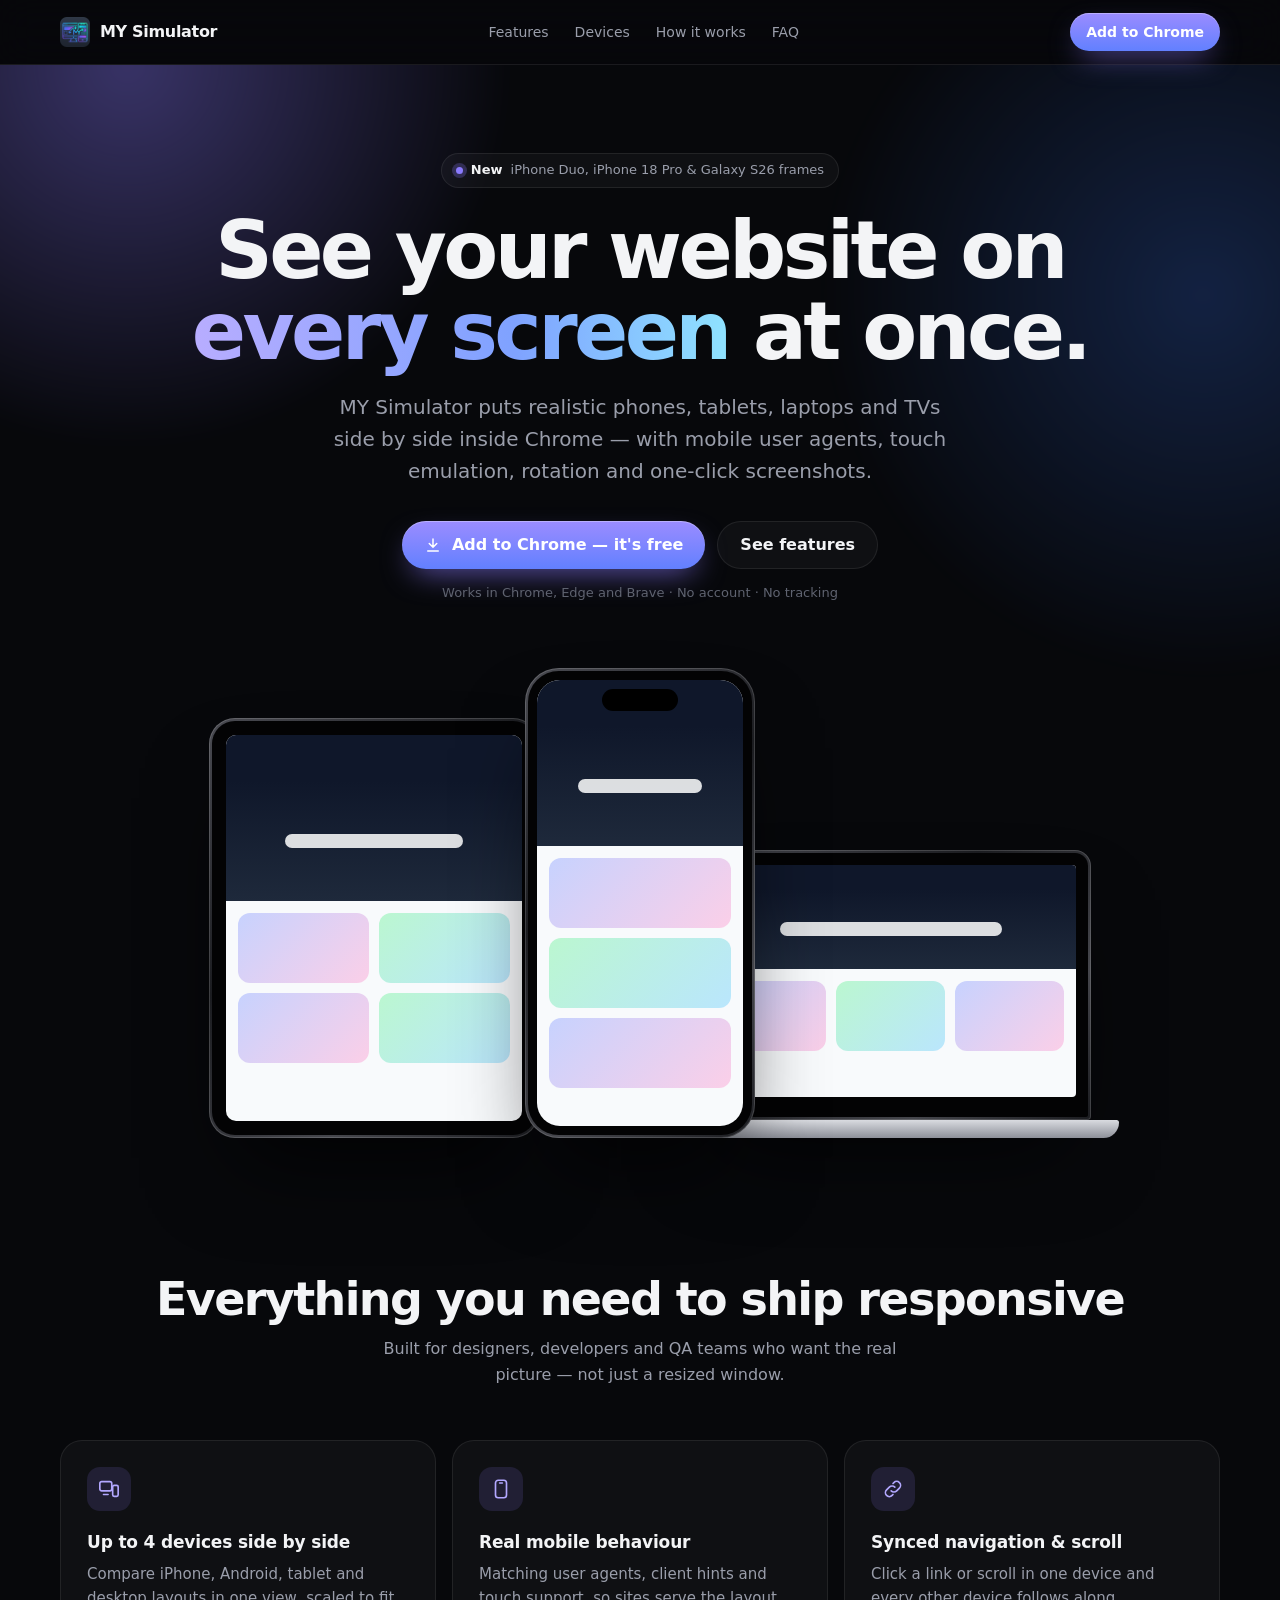
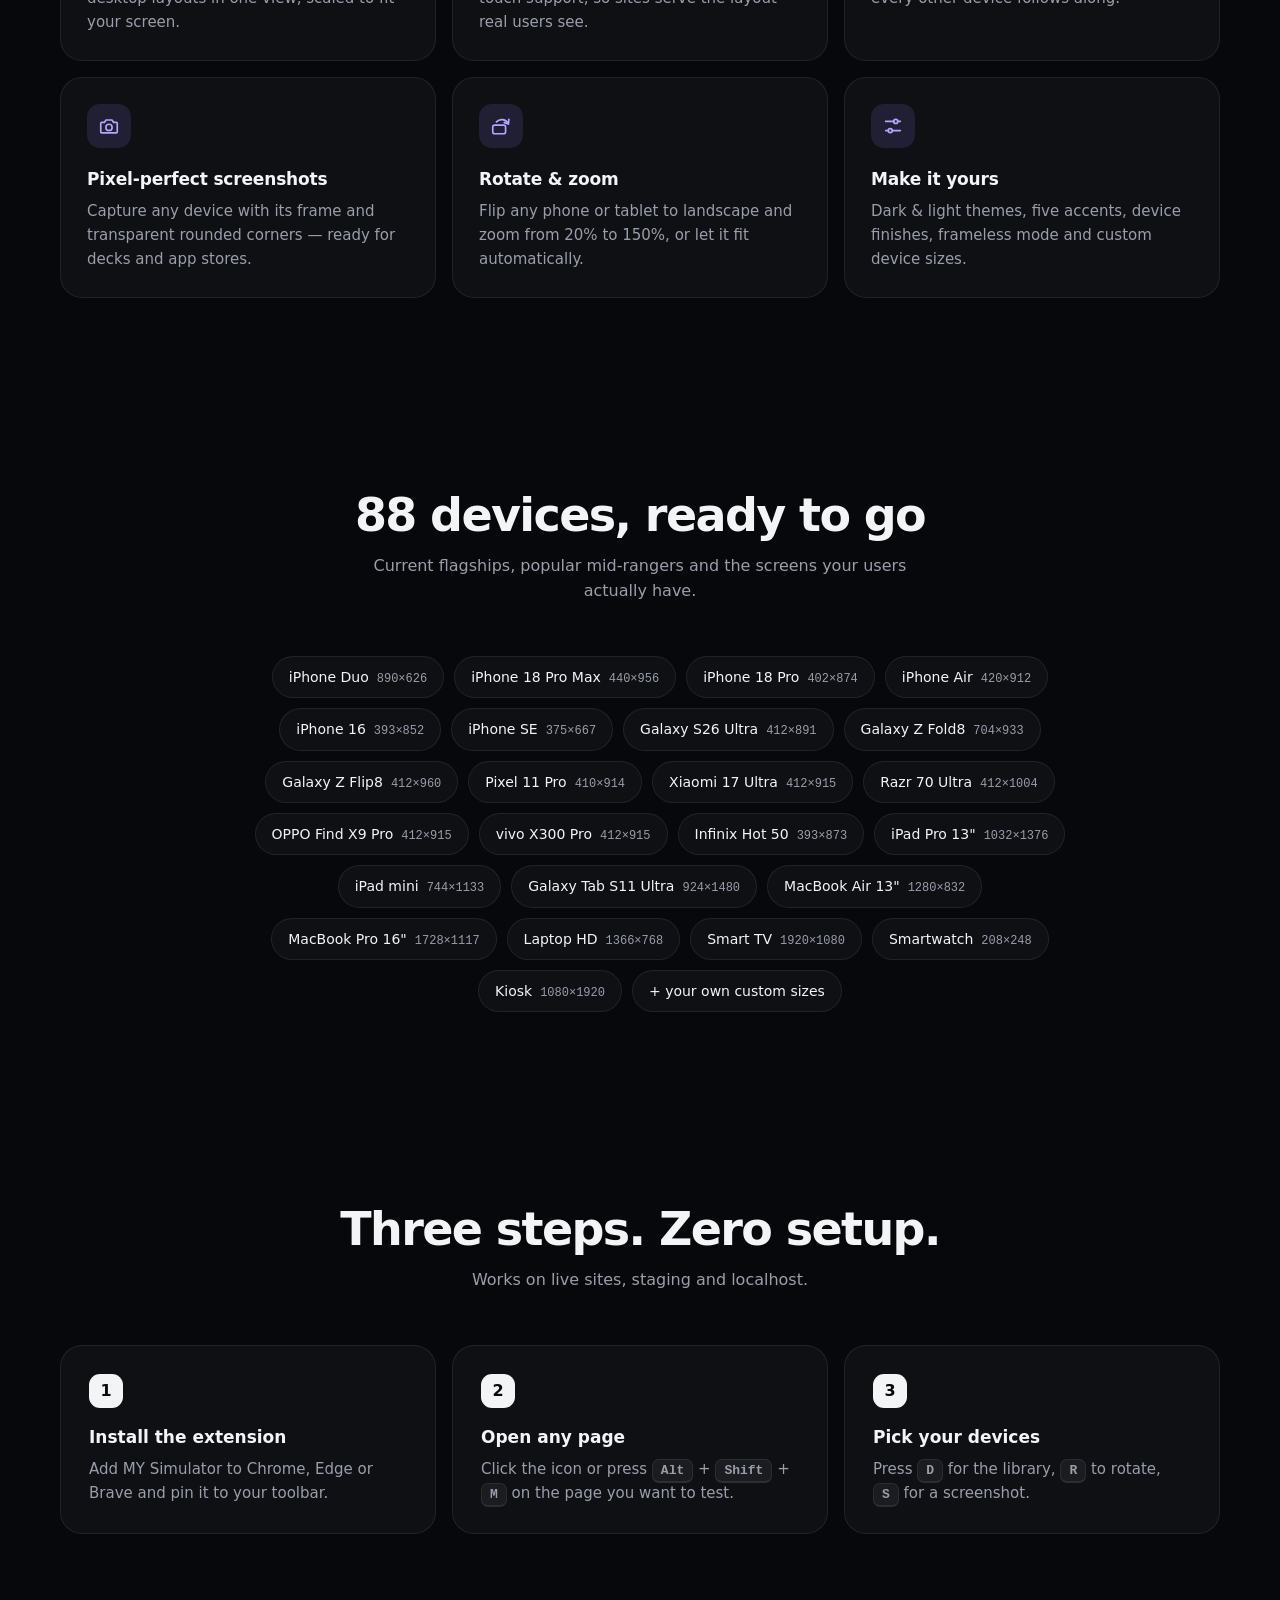
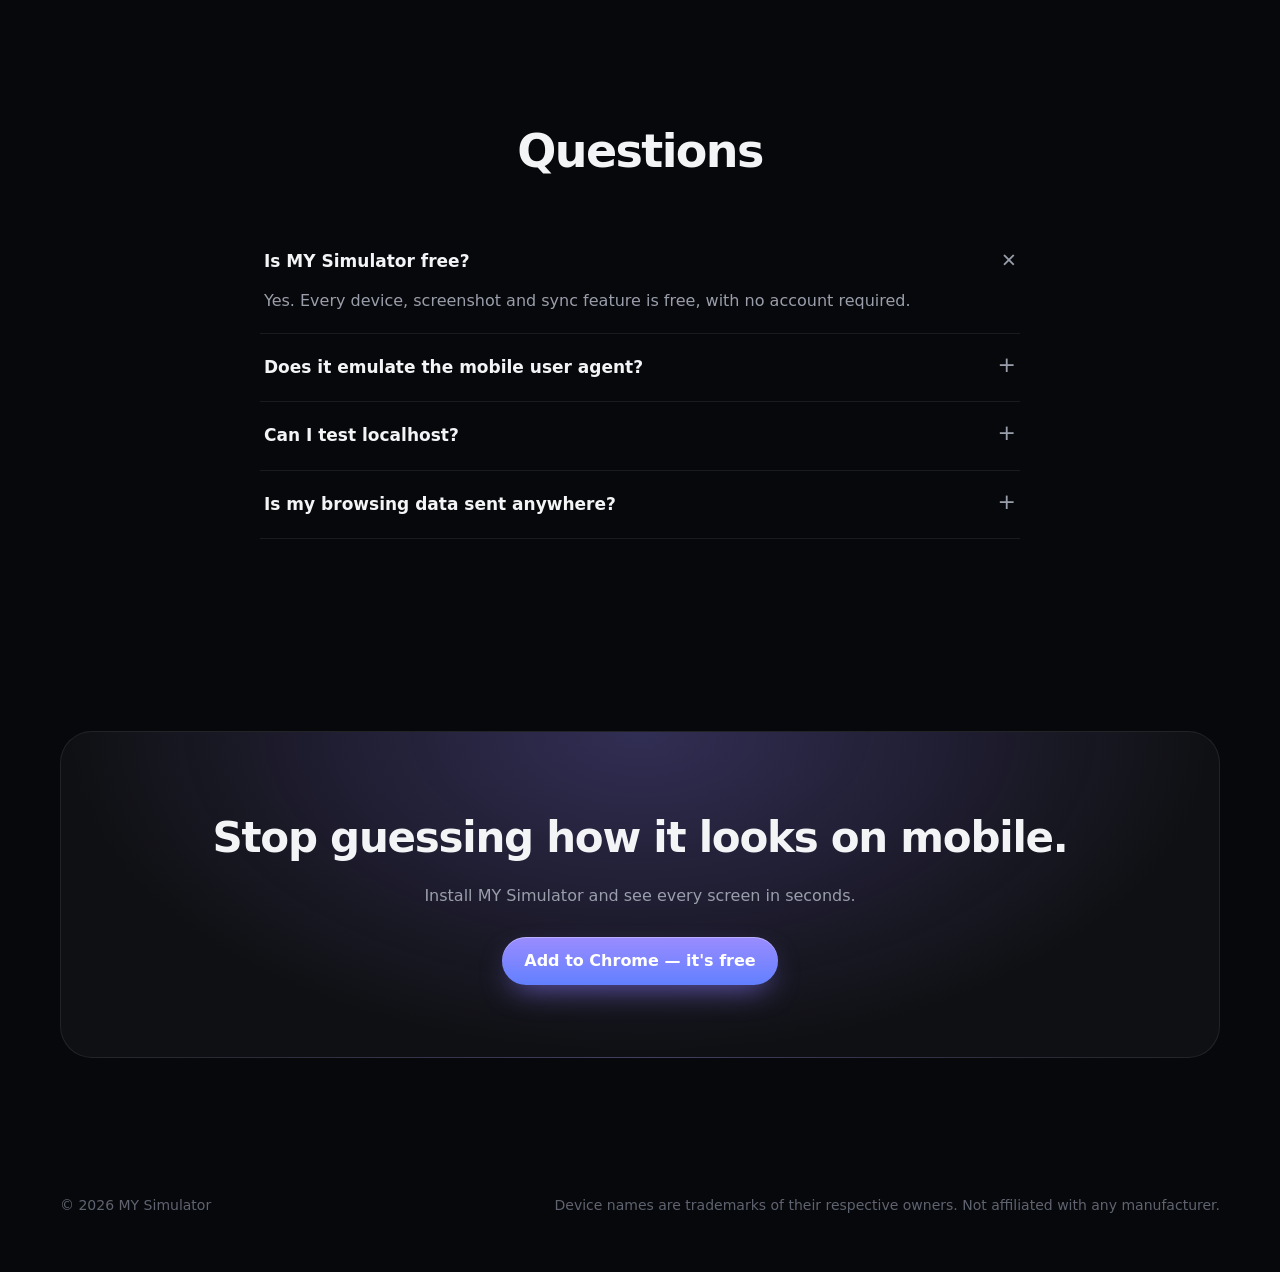
==== commit a9a3c2bc: "Book-style iPhone Duo frames - Unfolded: wide 890x626 screen with a soft fold valley, hinge gaps in " ====
--- a/site/index.html
+++ b/site/index.html
@@ -245,7 +245,7 @@
       <div class="wrap">
         <div class="sec-h"><h2 id="devices-title">88 devices, ready to go</h2><p>Current flagships, popular mid-rangers and the screens your users actually have.</p></div>
         <ul class="devices">
-          <li>iPhone Duo<small>626×890</small></li><li>iPhone 18 Pro Max<small>440×956</small></li><li>iPhone 18 Pro<small>402×874</small></li><li>iPhone Air<small>420×912</small></li><li>iPhone 16<small>393×852</small></li><li>iPhone SE<small>375×667</small></li>
+          <li>iPhone Duo<small>890×626</small></li><li>iPhone 18 Pro Max<small>440×956</small></li><li>iPhone 18 Pro<small>402×874</small></li><li>iPhone Air<small>420×912</small></li><li>iPhone 16<small>393×852</small></li><li>iPhone SE<small>375×667</small></li>
           <li>Galaxy S26 Ultra<small>412×891</small></li><li>Galaxy Z Fold8<small>704×933</small></li><li>Galaxy Z Flip8<small>412×960</small></li><li>Pixel 11 Pro<small>410×914</small></li><li>Xiaomi 17 Ultra<small>412×915</small></li><li>Razr 70 Ultra<small>412×1004</small></li>
           <li>OPPO Find X9 Pro<small>412×915</small></li><li>vivo X300 Pro<small>412×915</small></li><li>Infinix Hot 50<small>393×873</small></li><li>iPad Pro 13"<small>1032×1376</small></li><li>iPad mini<small>744×1133</small></li>
           <li>Galaxy Tab S11 Ultra<small>924×1480</small></li><li>MacBook Air 13"<small>1280×832</small></li><li>MacBook Pro 16"<small>1728×1117</small></li><li>Laptop HD<small>1366×768</small></li><li>Smart TV<small>1920×1080</small></li>
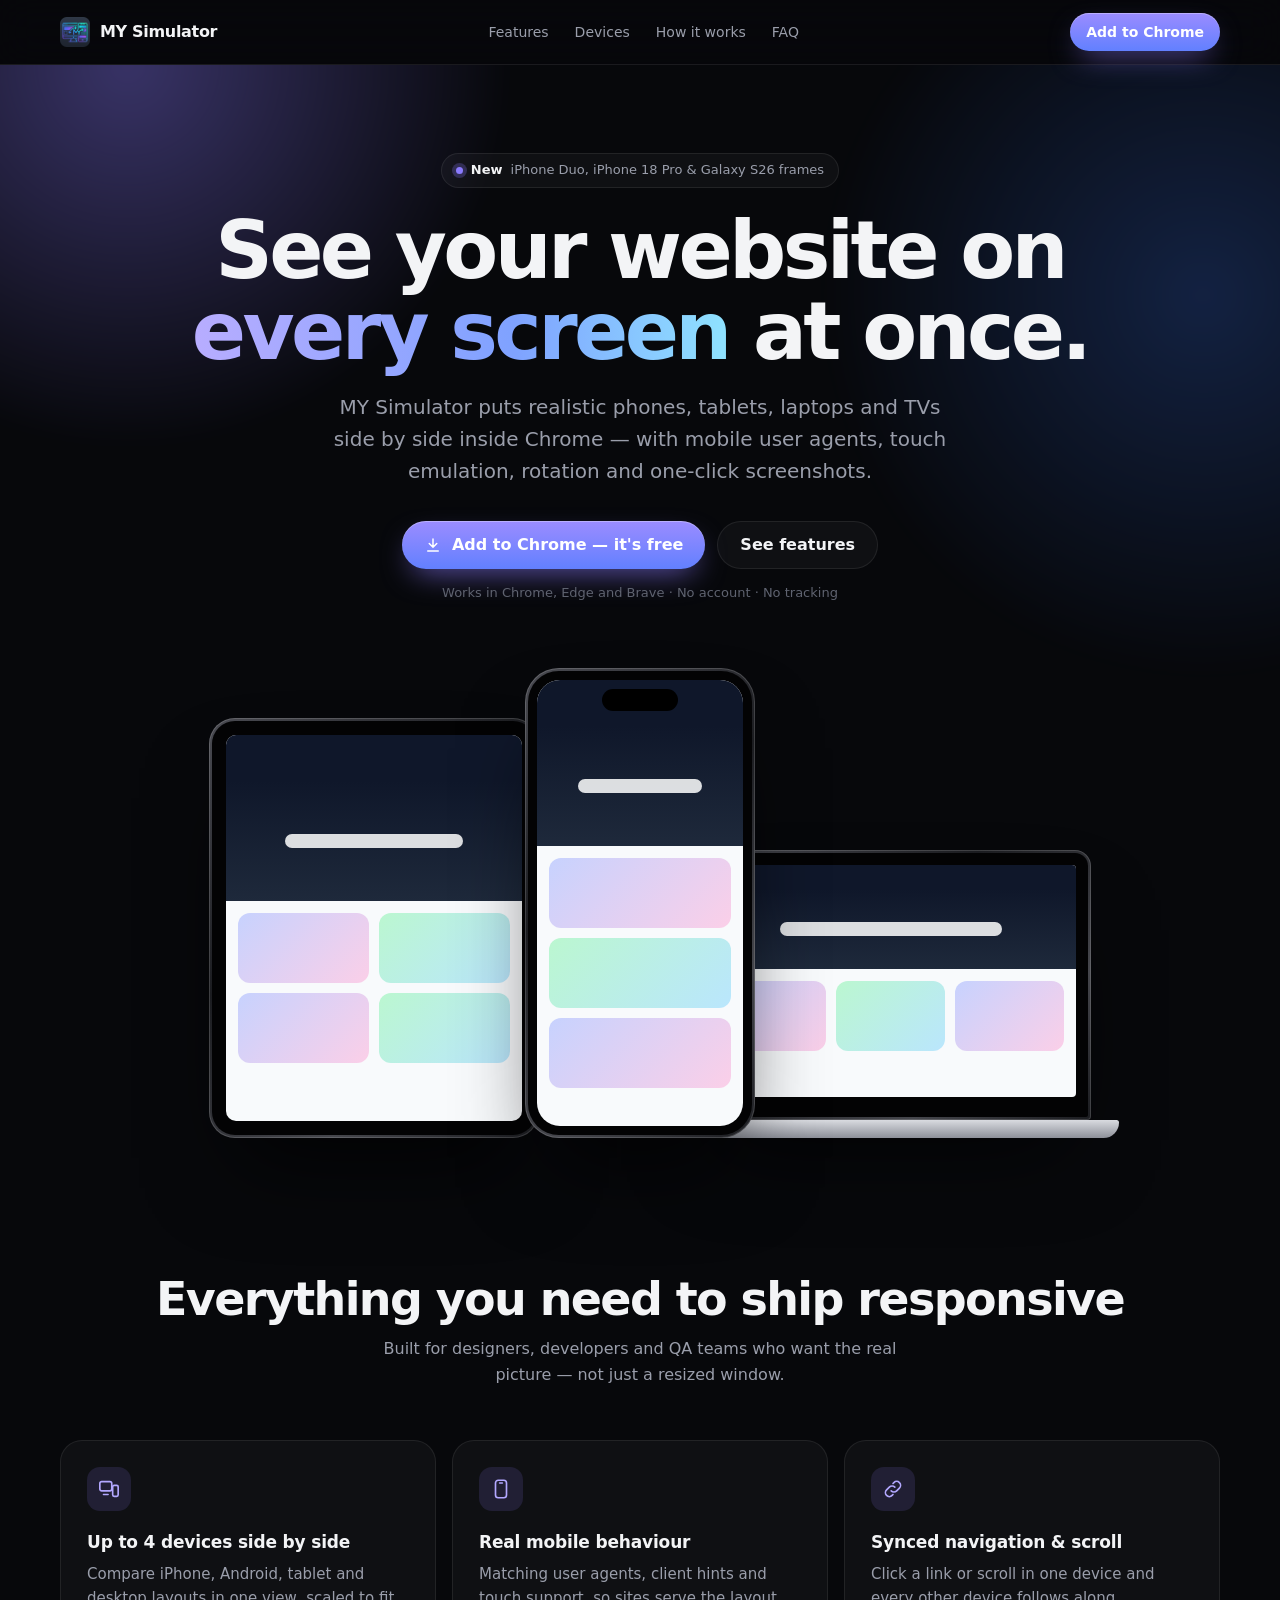
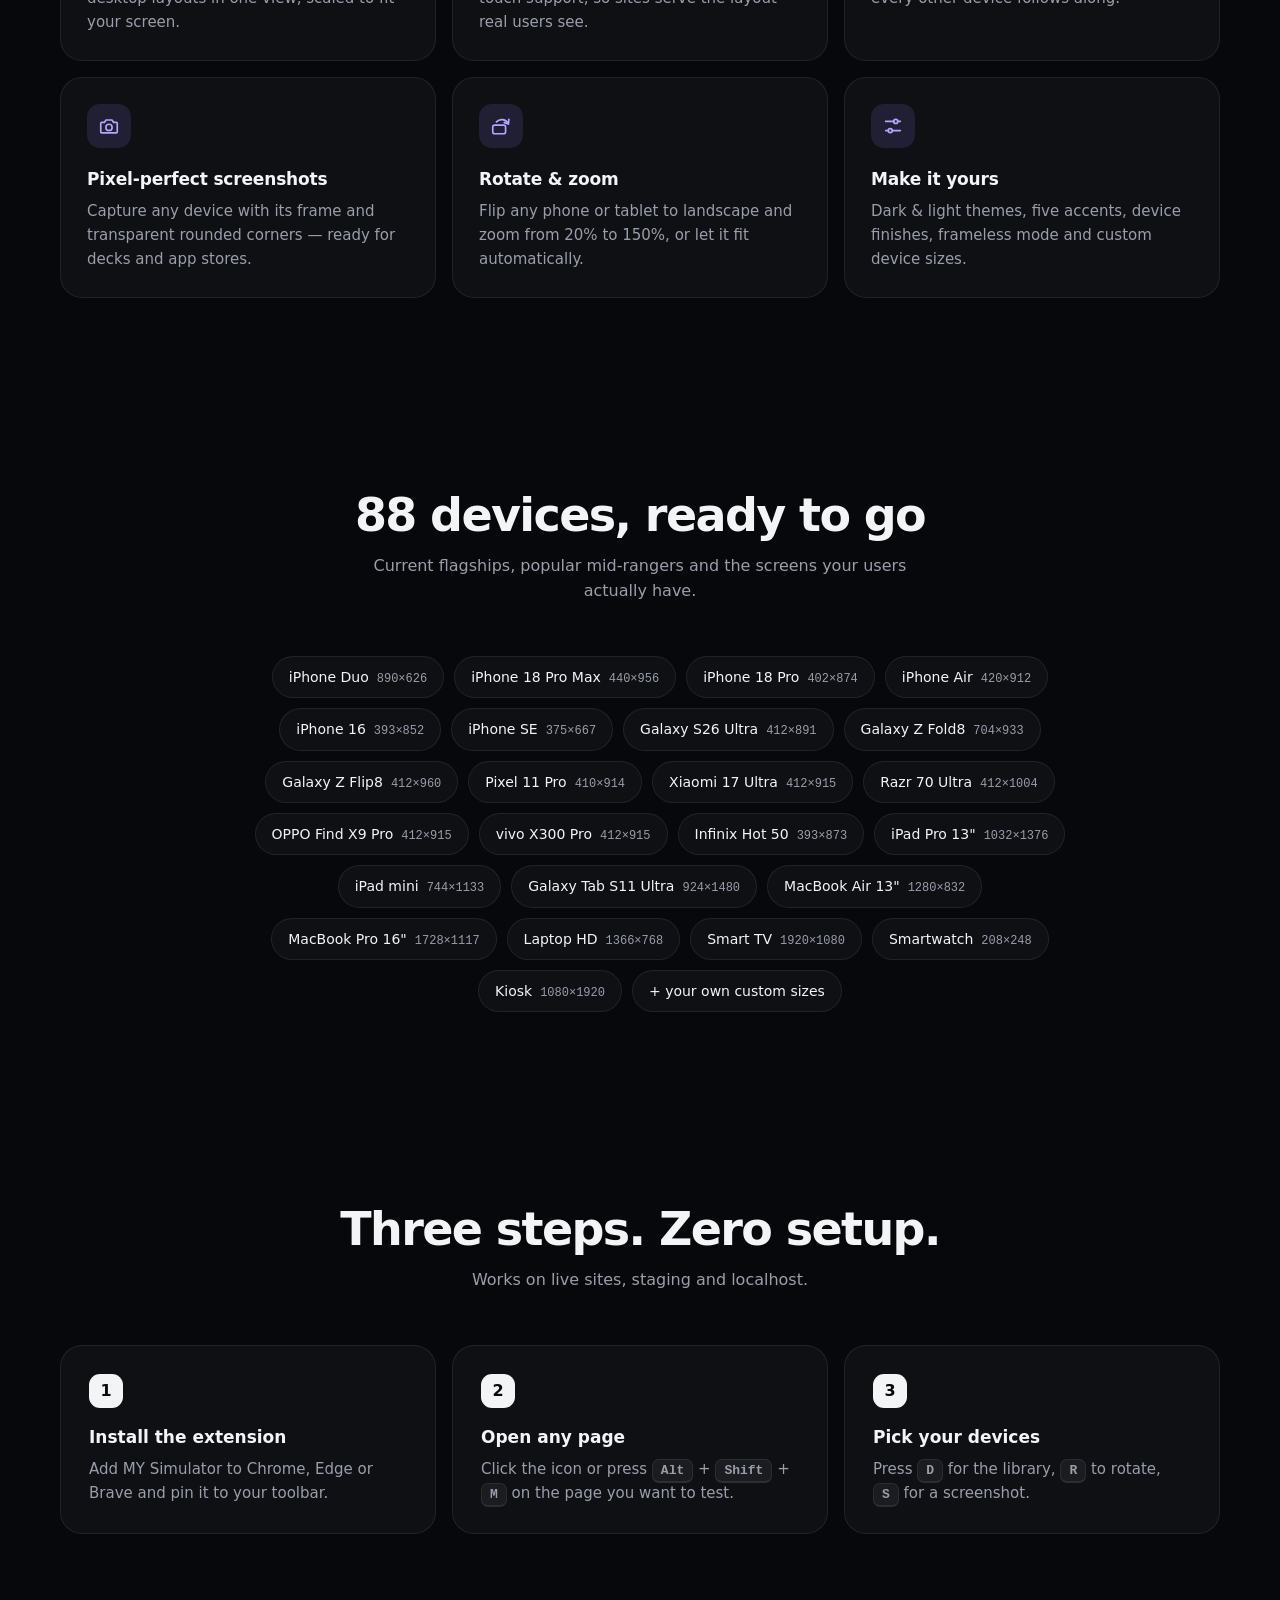
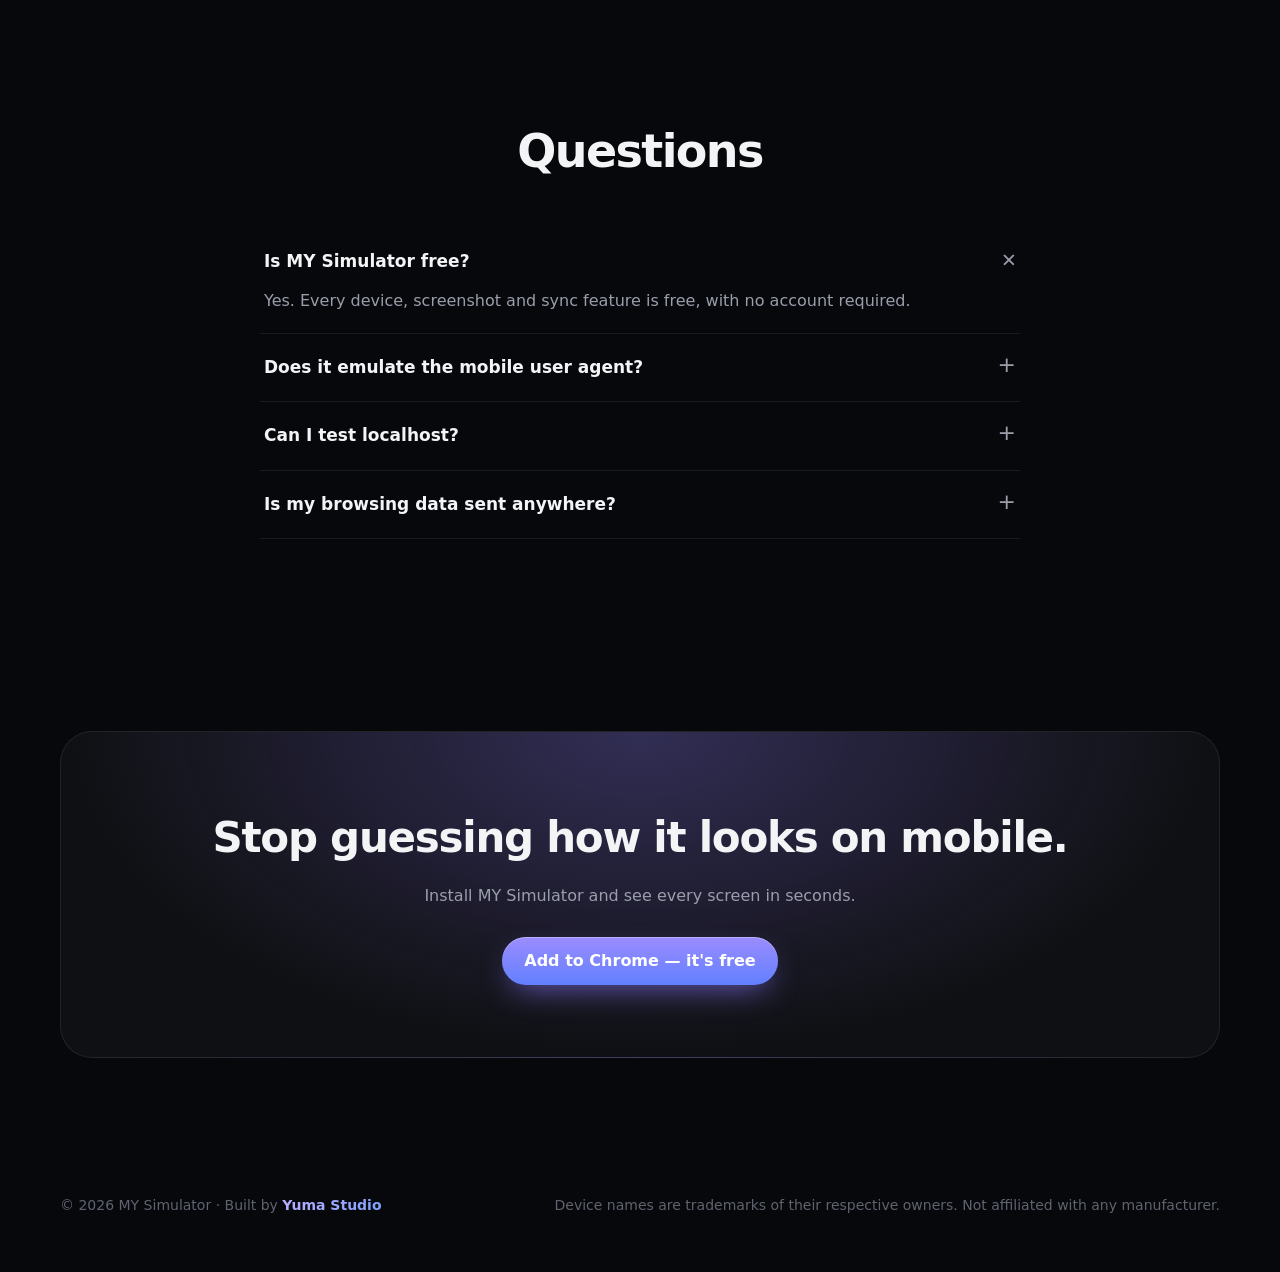
==== commit 62a13793: "Serve landing page on Vercel and credit Yuma Studio - vercel.json serves site/ with no build step (f" ====
--- a/site/index.html
+++ b/site/index.html
@@ -9,8 +9,8 @@
   <meta name="description" content="Test your site on 88 real devices side by side: iPhone Duo, iPhone 18 Pro, Galaxy S26, Pixel 11, iPad &amp; MacBook. Rotate, screenshot, sync scroll. Free for Chrome.">
   <meta name="keywords" content="mobile simulator, responsive design tester, iphone simulator chrome, android emulator browser, device mockup, responsive website checker, screen size tester">
   <meta name="robots" content="index, follow, max-image-preview:large">
-  <meta name="author" content="MY Simulator">
-  <link rel="canonical" href="https://example.com/">
+  <meta name="author" content="Yuma Studio">
+  <link rel="canonical" href="https://mymobilesimulator.vercel.app/">
   <meta name="theme-color" content="#07080b">
   <meta name="color-scheme" content="dark">
 
@@ -26,8 +26,8 @@
   <meta property="og:site_name" content="MY Simulator">
   <meta property="og:title" content="MY Simulator – Test your website on 80+ real devices">
   <meta property="og:description" content="iPhone, Android, iPad, laptop and TV frames side by side, right inside Chrome. Rotate, screenshot, sync scroll — free.">
-  <meta property="og:url" content="https://example.com/">
-  <meta property="og:image" content="https://example.com/og-image.png">
+  <meta property="og:url" content="https://mymobilesimulator.vercel.app/">
+  <meta property="og:image" content="https://mymobilesimulator.vercel.app/og-image.png">
   <meta property="og:image:width" content="1200">
   <meta property="og:image:height" content="630">
   <meta property="og:image:alt" content="MY Simulator showing a website on a phone, a tablet and a laptop">
@@ -38,7 +38,7 @@
   <meta name="twitter:card" content="summary_large_image">
   <meta name="twitter:title" content="MY Simulator – Mobile &amp; Responsive Website Tester">
   <meta name="twitter:description" content="Preview any page on 80+ realistic devices, side by side. Free Chrome extension.">
-  <meta name="twitter:image" content="https://example.com/og-image.png">
+  <meta name="twitter:image" content="https://mymobilesimulator.vercel.app/og-image.png">
 
   <!-- Structured data -->
   <script type="application/ld+json">
@@ -53,9 +53,11 @@
         "applicationSubCategory": "Browser extension",
         "operatingSystem": "Google Chrome, Microsoft Edge, Brave",
         "description": "Test responsive websites on iPhone, Android, iPad, laptop and TV frames side by side. Rotate, screenshot and sync scroll.",
-        "url": "https://example.com/",
-        "image": "https://example.com/og-image.png",
+        "url": "https://mymobilesimulator.vercel.app/",
+        "image": "https://mymobilesimulator.vercel.app/og-image.png",
         "offers": { "@type": "Offer", "price": "0", "priceCurrency": "USD" },
+        "author": { "@type": "Organization", "name": "Yuma Studio", "url": "https://yumastudio.digital/" },
+        "publisher": { "@type": "Organization", "name": "Yuma Studio", "url": "https://yumastudio.digital/" },
         "featureList": [
           "88 device presets including iPhone Duo, iPhone 18 Pro, Galaxy S26 Ultra, Galaxy Z Fold8, Pixel 11, iPad Pro and MacBook",
           "Up to four devices side by side",
@@ -176,6 +178,8 @@
     .cta h2 { margin: 0 0 12px; font-size: clamp(28px, 4vw, 42px); letter-spacing: -.03em; }
     .cta p { margin: 0 0 28px; color: var(--muted); }
     footer { padding: 40px 0 56px; color: var(--faint); font-size: 14px; }
+    footer .credit { color: var(--fg); font-weight: 600; text-decoration: none; background: linear-gradient(90deg, #b8adff, #7fa2ff); -webkit-background-clip: text; background-clip: text; -webkit-text-fill-color: transparent; }
+    footer .credit:hover { text-decoration: underline; }
     footer .wrap { display: flex; justify-content: space-between; gap: 16px; flex-wrap: wrap; }
 
     @media (max-width: 900px) {
@@ -289,7 +293,7 @@
   </main>
 
   <footer>
-    <div class="wrap"><span>© 2026 MY Simulator</span><span>Device names are trademarks of their respective owners. Not affiliated with any manufacturer.</span></div>
+    <div class="wrap"><span>© 2026 MY Simulator · Built by <a class="credit" href="https://yumastudio.digital/" target="_blank" rel="noopener">Yuma Studio</a></span><span>Device names are trademarks of their respective owners. Not affiliated with any manufacturer.</span></div>
   </footer>
 </body>
 </html>
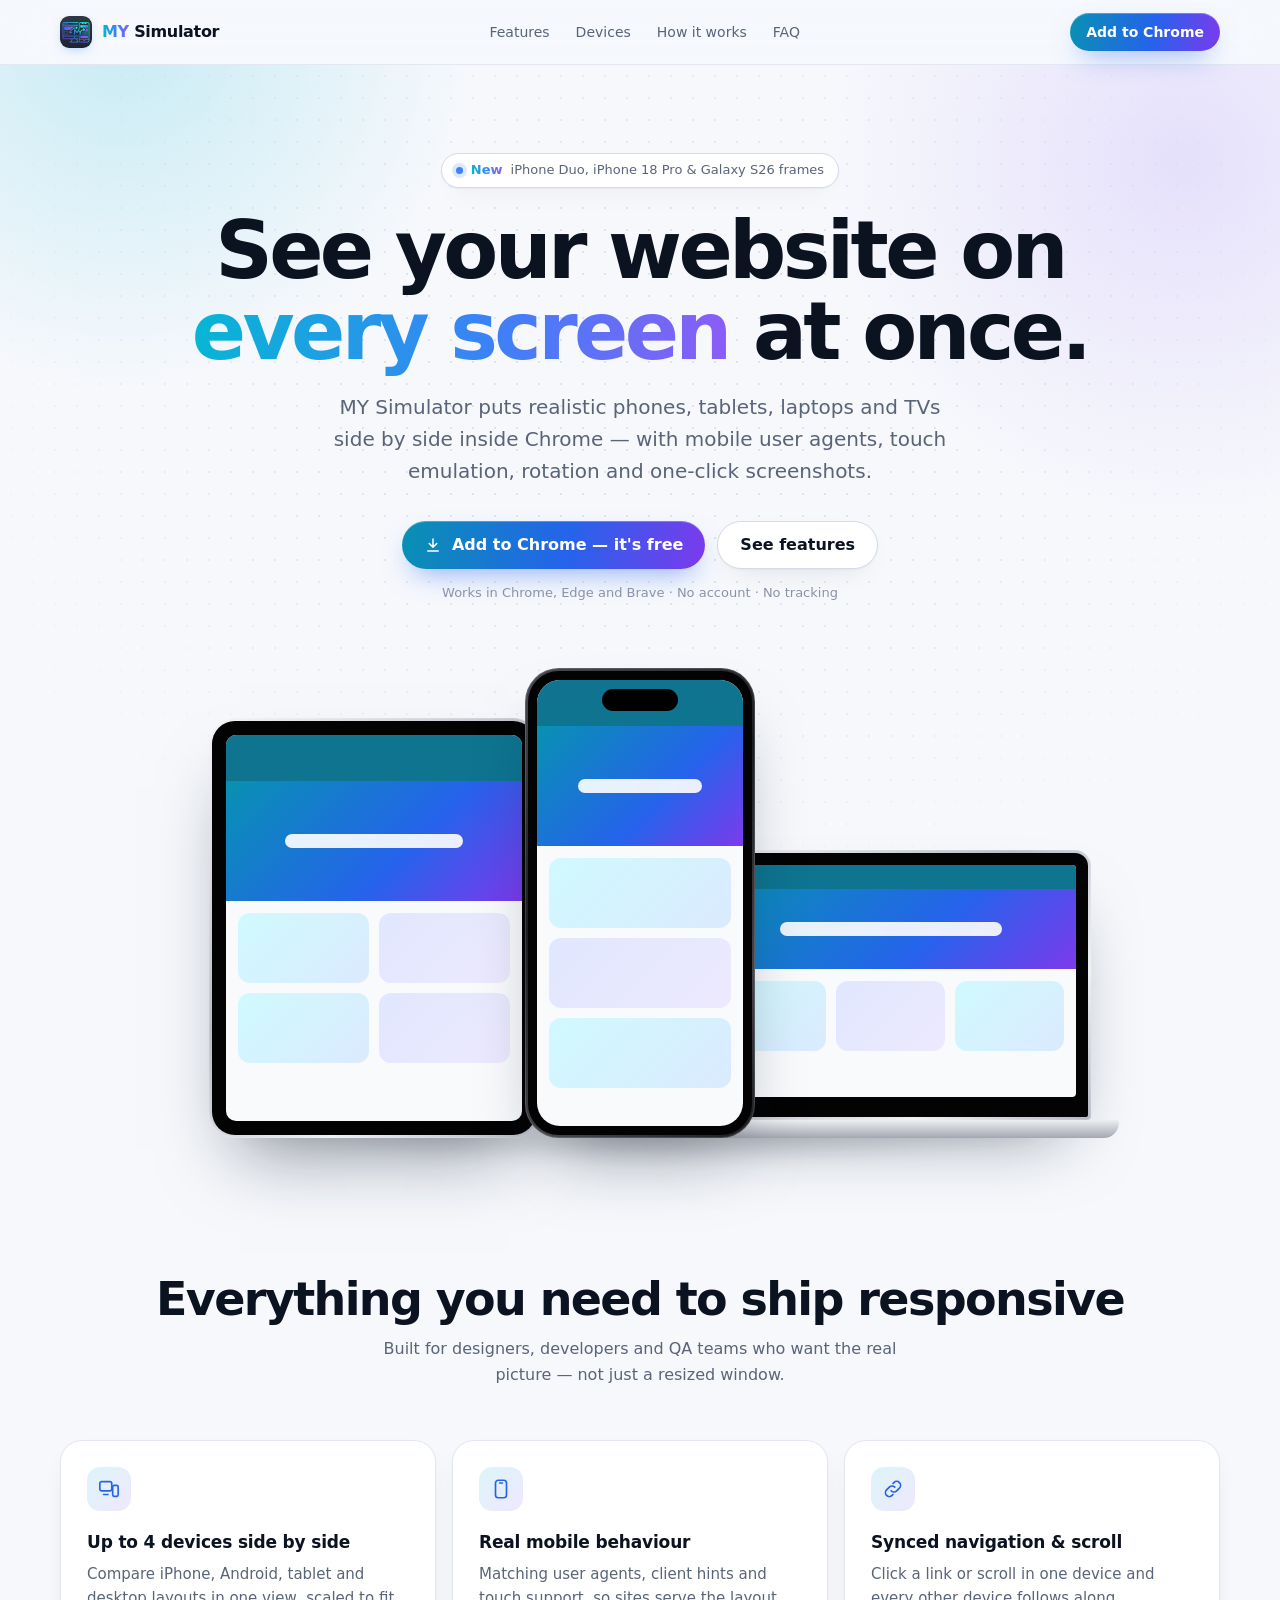
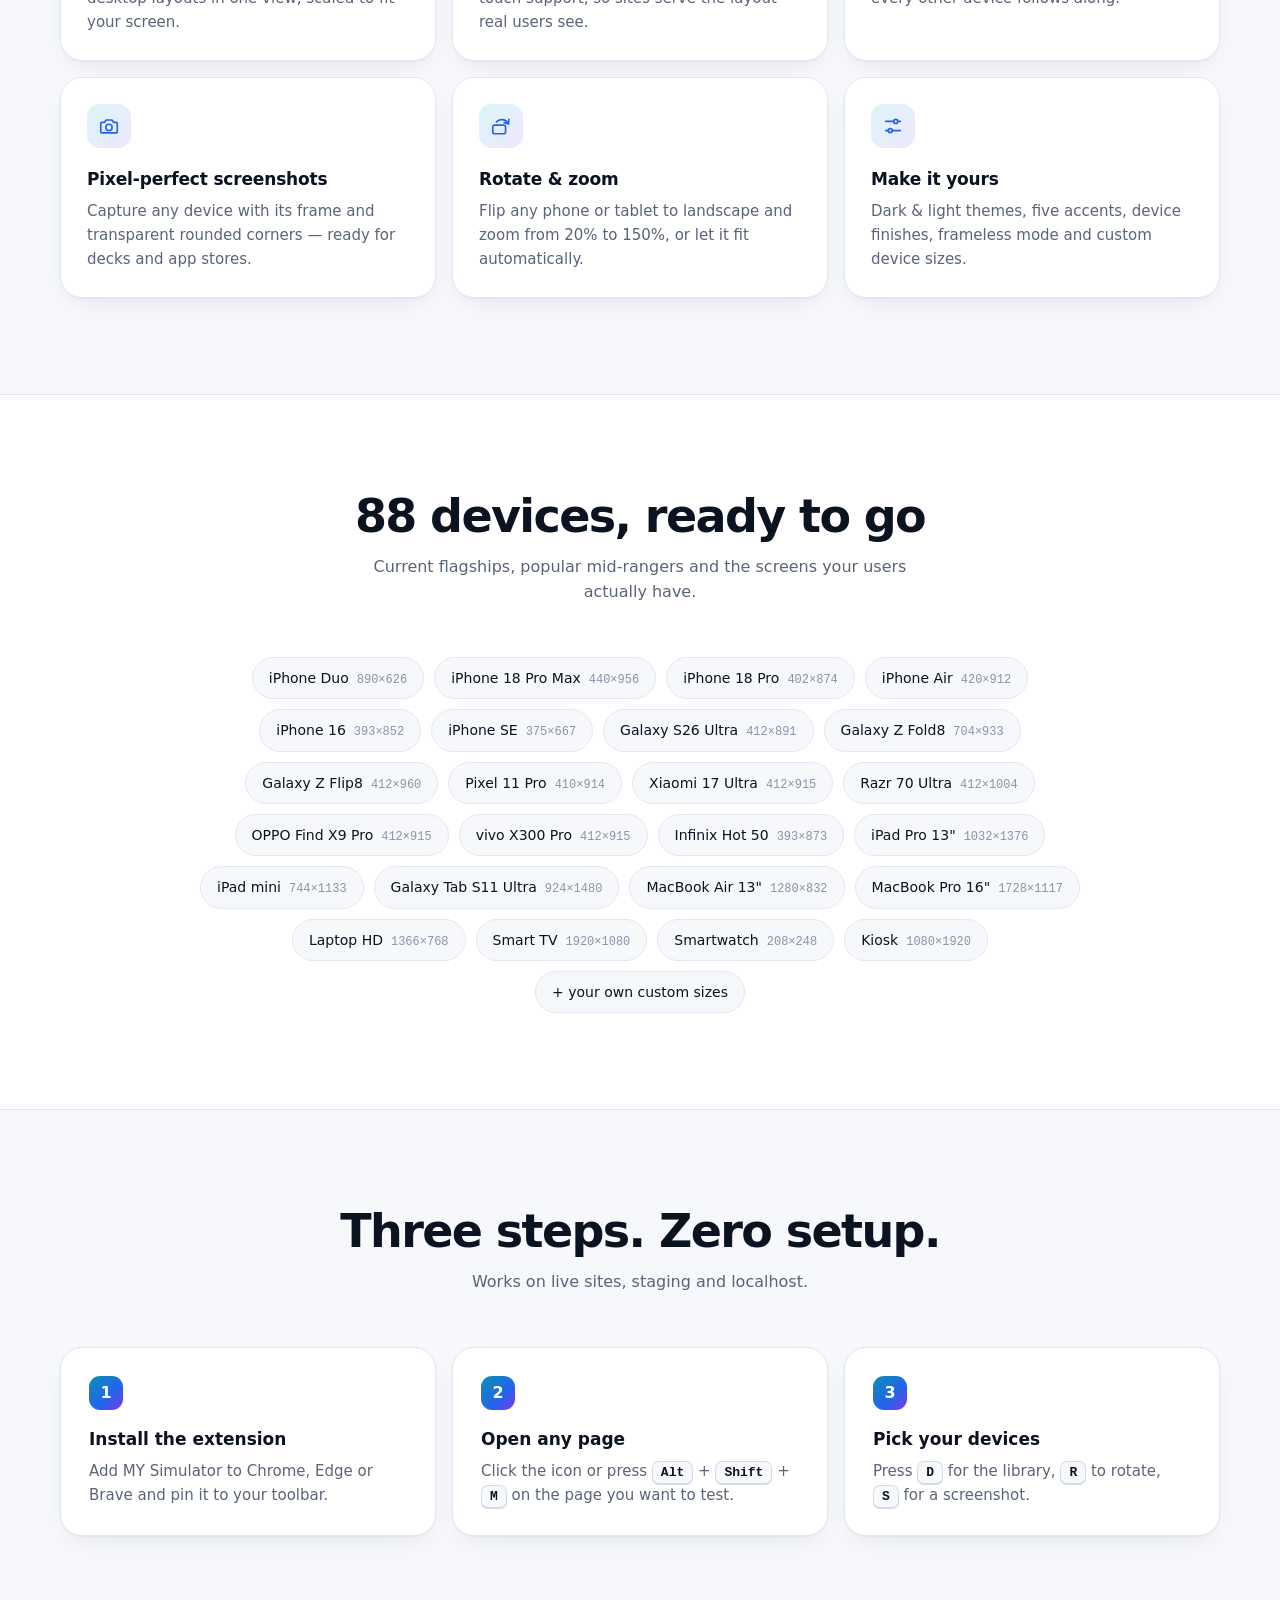
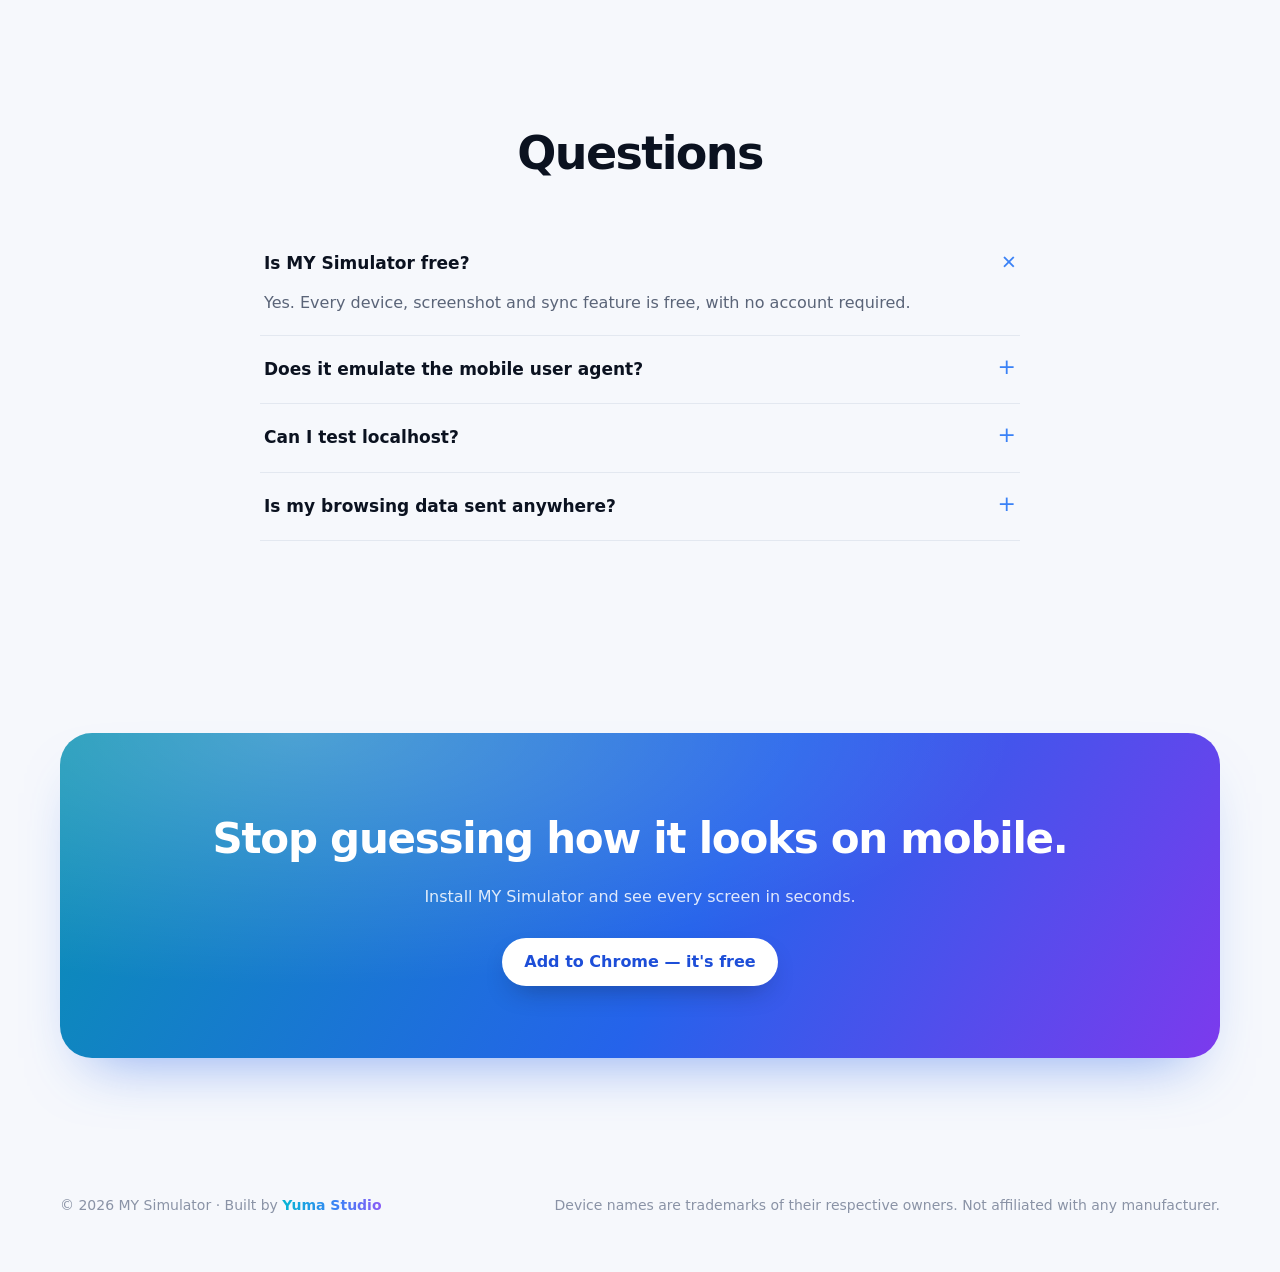
==== commit 7366639f: "Light theme for the landing page Switch the site from dark violet to a light palette built on the lo" ====
--- a/site/index.html
+++ b/site/index.html
@@ -11,8 +11,8 @@
   <meta name="robots" content="index, follow, max-image-preview:large">
   <meta name="author" content="Yuma Studio">
   <link rel="canonical" href="https://mymobilesimulator.vercel.app/">
-  <meta name="theme-color" content="#07080b">
-  <meta name="color-scheme" content="dark">
+  <meta name="theme-color" content="#f6f8fc">
+  <meta name="color-scheme" content="light">
 
   <!-- Favicons -->
   <link rel="icon" href="favicon.ico" sizes="48x48">
@@ -84,9 +84,11 @@
 
   <style>
     :root {
-      --bg: #07080b; --fg: #f3f4f6; --muted: #9a9eab; --faint: #5f6370;
-      --line: rgba(255,255,255,.08); --card: rgba(255,255,255,.035);
-      --accent: #8b7bff; --accent-2: #6280ff;
+      --bg: #f6f8fc; --surface: #ffffff; --fg: #0b1220; --muted: #5a6478; --faint: #8a93a6;
+      --line: #e3e8f0; --line-2: #d4dbe7; --card: #ffffff;
+      --c1: #06b6d4; --c2: #3b82f6; --c3: #8b5cf6;
+      --brand: linear-gradient(90deg, var(--c1), var(--c2) 55%, var(--c3));
+      --shadow: 0 1px 2px rgba(15, 23, 42, .04), 0 10px 30px -14px rgba(15, 23, 42, .14);
       --font: "Inter", "SF Pro Text", -apple-system, BlinkMacSystemFont, "Segoe UI Variable Text", "Segoe UI", system-ui, sans-serif;
       --mono: "JetBrains Mono", "SF Mono", "Cascadia Code", ui-monospace, Consolas, monospace;
     }
@@ -97,88 +99,98 @@
     a { color: inherit; }
     img { max-width: 100%; display: block; }
     .wrap { width: min(1160px, 100% - 32px); margin: 0 auto; }
+    .grad { background: var(--brand); -webkit-background-clip: text; background-clip: text; color: transparent; }
+
     .glow { position: absolute; inset: 0; pointer-events: none; overflow: hidden; z-index: -1; }
-    .glow i { position: absolute; width: 60vmax; height: 60vmax; border-radius: 50%; filter: blur(10px); opacity: .5; }
-    .glow i:nth-child(1) { left: -20vmax; top: -30vmax; background: radial-gradient(closest-side, rgba(139,123,255,.75), transparent); }
-    .glow i:nth-child(2) { right: -24vmax; top: -12vmax; background: radial-gradient(closest-side, rgba(61,123,255,.45), transparent); }
-
-    header.nav { position: sticky; top: 0; z-index: 10; backdrop-filter: blur(18px) saturate(160%); -webkit-backdrop-filter: blur(18px) saturate(160%); background: rgba(7,8,11,.6); border-bottom: 1px solid var(--line); }
+    .glow::before { content: ""; position: absolute; inset: 0; background-image: radial-gradient(rgba(15, 23, 42, .09) 1px, transparent 1.3px); background-size: 22px 22px; -webkit-mask-image: radial-gradient(ellipse 70% 60% at 50% 30%, #000 30%, transparent 85%); mask-image: radial-gradient(ellipse 70% 60% at 50% 30%, #000 30%, transparent 85%); }
+    .glow i { position: absolute; width: 55vmax; height: 55vmax; border-radius: 50%; opacity: .55; }
+    .glow i:nth-child(1) { left: -18vmax; top: -30vmax; background: radial-gradient(closest-side, rgba(6, 182, 212, .35), transparent); }
+    .glow i:nth-child(2) { right: -20vmax; top: -20vmax; background: radial-gradient(closest-side, rgba(139, 92, 246, .28), transparent); }
+
+    header.nav { position: sticky; top: 0; z-index: 10; backdrop-filter: blur(18px) saturate(180%); -webkit-backdrop-filter: blur(18px) saturate(180%); background: rgba(246, 248, 252, .75); border-bottom: 1px solid var(--line); }
     .nav .wrap { display: flex; align-items: center; justify-content: space-between; height: 64px; }
-    .logo { display: flex; align-items: center; gap: 10px; font-weight: 700; letter-spacing: -.02em; text-decoration: none; }
-    .logo img { width: 30px; height: 30px; }
-    .nav nav { display: flex; gap: 26px; font-size: 14px; color: var(--muted); }
-    .nav nav a { text-decoration: none; }
+    .logo { display: flex; align-items: center; gap: 10px; font-weight: 750; letter-spacing: -.02em; text-decoration: none; }
+    .logo img { width: 32px; height: 32px; border-radius: 9px; box-shadow: 0 4px 12px -4px rgba(59, 130, 246, .45); }
+    .logo b { font-weight: 800; }
+    .nav nav { display: flex; gap: 26px; font-size: 14px; color: var(--muted); font-weight: 500; }
+    .nav nav a { text-decoration: none; transition: color .15s; }
     .nav nav a:hover { color: var(--fg); }
-    .btn { display: inline-flex; align-items: center; gap: 10px; height: 48px; padding: 0 22px; border-radius: 999px; font-weight: 650; text-decoration: none; transition: transform .2s, filter .2s; }
-    .btn:hover { transform: translateY(-1px); filter: brightness(1.08); }
-    .btn.primary { background: linear-gradient(180deg, #9b8cff, var(--accent-2)); color: #fff; box-shadow: 0 12px 30px -10px rgba(139,123,255,.7), inset 0 1px 0 rgba(255,255,255,.3); }
-    .btn.ghost { border: 1px solid var(--line); background: var(--card); }
+    .btn { display: inline-flex; align-items: center; gap: 10px; height: 48px; padding: 0 22px; border-radius: 999px; font-weight: 650; text-decoration: none; transition: transform .2s, box-shadow .2s, filter .2s; }
+    .btn:hover { transform: translateY(-1px); }
+    .btn.primary { background: linear-gradient(100deg, #0891b2, #2563eb 55%, #7c3aed); color: #fff; box-shadow: 0 12px 28px -10px rgba(37, 99, 235, .55), inset 0 1px 0 rgba(255, 255, 255, .25); }
+    .btn.primary:hover { filter: brightness(1.06); box-shadow: 0 16px 32px -10px rgba(37, 99, 235, .6), inset 0 1px 0 rgba(255, 255, 255, .25); }
+    .btn.ghost { border: 1px solid var(--line-2); background: var(--surface); box-shadow: var(--shadow); }
     .btn.sm { height: 38px; padding: 0 16px; font-size: 14px; }
     .btn svg { width: 18px; height: 18px; }
 
     .hero { position: relative; padding: 88px 0 40px; text-align: center; isolation: isolate; }
-    .eyebrow { display: inline-flex; align-items: center; gap: 8px; padding: 6px 14px; border-radius: 999px; border: 1px solid var(--line); background: var(--card); font-size: 13px; color: var(--muted); }
-    .eyebrow b { color: var(--fg); font-weight: 600; }
-    .eyebrow i { width: 7px; height: 7px; border-radius: 50%; background: var(--accent); box-shadow: 0 0 0 4px rgba(139,123,255,.25); }
-    h1 { margin: 22px auto 18px; max-width: 900px; font-size: clamp(40px, 7vw, 80px); line-height: 1.02; letter-spacing: -.045em; font-weight: 750; }
-    h1 span { background: linear-gradient(90deg, #b8adff, #7fa2ff 60%, #8fe3ff); -webkit-background-clip: text; background-clip: text; color: transparent; }
+    .eyebrow { display: inline-flex; align-items: center; gap: 8px; padding: 6px 14px; border-radius: 999px; border: 1px solid var(--line-2); background: var(--surface); font-size: 13px; color: var(--muted); box-shadow: var(--shadow); }
+    .eyebrow b { font-weight: 700; background: var(--brand); -webkit-background-clip: text; background-clip: text; color: transparent; }
+    .eyebrow i { width: 7px; height: 7px; border-radius: 50%; background: var(--c2); box-shadow: 0 0 0 4px rgba(59, 130, 246, .18); }
+    h1 { margin: 22px auto 18px; max-width: 900px; font-size: clamp(40px, 7vw, 80px); line-height: 1.02; letter-spacing: -.045em; font-weight: 800; }
+    h1 span { background: var(--brand); -webkit-background-clip: text; background-clip: text; color: transparent; }
     .lead { margin: 0 auto 34px; max-width: 620px; font-size: clamp(17px, 2vw, 20px); color: var(--muted); }
     .ctas { display: flex; gap: 12px; justify-content: center; flex-wrap: wrap; }
     .small { margin-top: 14px; font-size: 13px; color: var(--faint); }
 
     .stage { position: relative; margin: 64px auto 0; height: 470px; max-width: 980px; }
-    .dev { position: absolute; bottom: 0; border-radius: 34px; padding: 3px; background: linear-gradient(140deg, #4a4b52, #1b1c20 40%, #45464c 75%, #1b1c20); box-shadow: 0 50px 90px -30px rgba(0,0,0,.8), inset 0 0 0 1px rgba(255,255,255,.15); }
+    .stage::after { content: ""; position: absolute; left: 8%; right: 8%; bottom: -26px; height: 60px; background: radial-gradient(closest-side, rgba(15, 23, 42, .18), transparent); filter: blur(6px); z-index: 0; }
+    .dev { position: absolute; bottom: 0; border-radius: 34px; padding: 3px; background: linear-gradient(140deg, #4a4b52, #1b1c20 40%, #45464c 75%, #1b1c20); box-shadow: 0 40px 70px -30px rgba(15, 23, 42, .5), inset 0 0 0 1px rgba(255,255,255,.15); }
     .dev .in { height: 100%; border-radius: 31px; padding: 9px; background: #030304; }
     .scr { height: 100%; border-radius: 23px; overflow: hidden; background: #f8fafc; position: relative; }
-    .scr .bar { height: 46px; background: #0f172a; }
-    .scr .hd { height: 120px; background: linear-gradient(180deg, #0f172a, #1e293b); display: grid; place-items: center; }
-    .scr .hd span { width: 60%; height: 14px; border-radius: 7px; background: rgba(255,255,255,.85); }
+    .scr .bar { height: 46px; background: #0e7490; }
+    .scr .hd { height: 120px; background: linear-gradient(135deg, #0891b2, #2563eb 60%, #7c3aed); display: grid; place-items: center; }
+    .scr .hd span { width: 60%; height: 14px; border-radius: 7px; background: rgba(255,255,255,.9); }
     .scr .cards { display: grid; gap: 10px; padding: 12px; }
-    .scr .cards i { height: 70px; border-radius: 12px; background: linear-gradient(135deg, #c7d2fe, #fbcfe8); }
-    .scr .cards i:nth-child(2n) { background: linear-gradient(135deg, #bbf7d0, #bae6fd); }
+    .scr .cards i { height: 70px; border-radius: 12px; background: linear-gradient(135deg, #cffafe, #dbeafe); }
+    .scr .cards i:nth-child(2n) { background: linear-gradient(135deg, #e0e7ff, #ede9fe); }
     .dev.phone { width: 230px; height: 470px; left: 50%; margin-left: -115px; z-index: 3; }
     .dev.phone .scr::before { content: ""; position: absolute; top: 9px; left: 50%; width: 76px; height: 22px; margin-left: -38px; border-radius: 12px; background: #000; z-index: 2; }
-    .dev.tab { width: 330px; height: 420px; left: 6%; z-index: 2; border-radius: 26px; }
+    .dev.tab { width: 330px; height: 420px; left: 6%; z-index: 2; border-radius: 26px; background: linear-gradient(140deg, #f4f5f7, #b9bdc6 45%, #eef0f3 75%, #b4b8c1); }
     .dev.tab .in { border-radius: 23px; padding: 14px; } .dev.tab .scr { border-radius: 10px; }
     .dev.tab .cards { grid-template-columns: 1fr 1fr; }
-    .dev.lap { width: 400px; height: 270px; right: 4%; bottom: 18px; z-index: 1; border-radius: 16px 16px 4px 4px; }
+    .dev.lap { width: 400px; height: 270px; right: 4%; bottom: 18px; z-index: 1; border-radius: 16px 16px 4px 4px; background: linear-gradient(140deg, #f4f5f7, #b9bdc6 45%, #eef0f3 75%, #b4b8c1); }
     .dev.lap .in { border-radius: 13px 13px 2px 2px; padding: 12px 12px 20px; } .dev.lap .scr { border-radius: 4px; }
     .dev.lap .cards { grid-template-columns: repeat(3, 1fr); } .dev.lap .hd { height: 80px; } .dev.lap .bar { height: 24px; }
-    .dev.lap::after { content: ""; position: absolute; left: -7%; right: -7%; bottom: -18px; height: 18px; border-radius: 3px 3px 18px 18px / 3px 3px 100% 100%; background: linear-gradient(#d9dbe0, #8d9099); }
+    .dev.lap::after { content: ""; position: absolute; left: -7%; right: -7%; bottom: -18px; height: 18px; border-radius: 3px 3px 18px 18px / 3px 3px 100% 100%; background: linear-gradient(#eceef2, #a3a7b0); box-shadow: 0 20px 30px -16px rgba(15, 23, 42, .35); }
 
     section { padding: 96px 0; }
+    .band { background: var(--surface); border-top: 1px solid var(--line); border-bottom: 1px solid var(--line); }
     .sec-h { text-align: center; margin-bottom: 52px; }
-    .sec-h h2 { margin: 0 0 12px; font-size: clamp(30px, 4.5vw, 46px); letter-spacing: -.035em; line-height: 1.1; }
+    .sec-h h2 { margin: 0 0 12px; font-size: clamp(30px, 4.5vw, 46px); letter-spacing: -.035em; line-height: 1.1; font-weight: 800; }
     .sec-h p { margin: 0 auto; max-width: 560px; color: var(--muted); }
     .grid { display: grid; grid-template-columns: repeat(3, 1fr); gap: 16px; }
-    .feat { padding: 26px; border-radius: 22px; border: 1px solid var(--line); background: var(--card); }
-    .feat .ic { width: 44px; height: 44px; display: grid; place-items: center; border-radius: 13px; background: rgba(139,123,255,.14); color: #b3a8ff; margin-bottom: 18px; }
+    .feat { padding: 26px; border-radius: 22px; border: 1px solid var(--line); background: var(--card); box-shadow: var(--shadow); transition: transform .25s, box-shadow .25s, border-color .25s; }
+    .feat:hover { transform: translateY(-3px); border-color: var(--line-2); box-shadow: 0 1px 2px rgba(15, 23, 42, .04), 0 18px 40px -18px rgba(37, 99, 235, .3); }
+    .feat .ic { width: 44px; height: 44px; display: grid; place-items: center; border-radius: 13px; background: linear-gradient(135deg, rgba(6, 182, 212, .14), rgba(139, 92, 246, .14)); color: #2563eb; margin-bottom: 18px; }
     .feat .ic svg { width: 22px; height: 22px; }
     .feat h3 { margin: 0 0 6px; font-size: 17px; letter-spacing: -.01em; }
     .feat p { margin: 0; color: var(--muted); font-size: 15px; }
 
-    .devices { display: flex; flex-wrap: wrap; gap: 10px; justify-content: center; max-width: 900px; margin: 0 auto; }
-    .devices li { list-style: none; padding: 9px 16px; border-radius: 999px; border: 1px solid var(--line); background: var(--card); font-size: 14px; }
-    .devices li small { margin-left: 8px; font: 500 12px var(--mono); color: var(--muted); }
+    .devices { display: flex; flex-wrap: wrap; gap: 10px; justify-content: center; max-width: 900px; margin: 0 auto; padding: 0; }
+    .devices li { list-style: none; padding: 9px 16px; border-radius: 999px; border: 1px solid var(--line); background: var(--bg); font-size: 14px; font-weight: 500; }
+    .devices li small { margin-left: 8px; font: 500 12px var(--mono); color: var(--faint); }
 
     .steps { counter-reset: s; display: grid; grid-template-columns: repeat(3, 1fr); gap: 16px; }
-    .step { position: relative; padding: 28px; border-radius: 22px; border: 1px solid var(--line); background: var(--card); }
-    .step::before { counter-increment: s; content: counter(s); display: grid; place-items: center; width: 34px; height: 34px; margin-bottom: 16px; border-radius: 11px; background: var(--fg); color: var(--bg); font-weight: 700; }
+    .step { position: relative; padding: 28px; border-radius: 22px; border: 1px solid var(--line); background: var(--card); box-shadow: var(--shadow); }
+    .step::before { counter-increment: s; content: counter(s); display: grid; place-items: center; width: 34px; height: 34px; margin-bottom: 16px; border-radius: 11px; background: linear-gradient(135deg, #0891b2, #2563eb 60%, #7c3aed); color: #fff; font-weight: 700; }
     .step h3 { margin: 0 0 6px; font-size: 17px; } .step p { margin: 0; color: var(--muted); font-size: 15px; }
-    kbd { font: 600 13px var(--mono); padding: 3px 8px; border-radius: 7px; border: 1px solid var(--line); border-bottom-width: 2px; background: rgba(255,255,255,.05); }
+    kbd { font: 600 13px var(--mono); padding: 3px 8px; border-radius: 7px; border: 1px solid var(--line-2); border-bottom-width: 2px; background: var(--bg); color: var(--fg); }
 
     .faq { max-width: 760px; margin: 0 auto; }
     .faq details { border-bottom: 1px solid var(--line); padding: 20px 4px; }
-    .faq summary { cursor: pointer; font-weight: 600; font-size: 17px; list-style: none; display: flex; justify-content: space-between; gap: 16px; }
-    .faq summary::after { content: "+"; color: var(--muted); font-weight: 400; font-size: 22px; line-height: 1; transition: transform .2s; }
+    .faq summary { cursor: pointer; font-weight: 650; font-size: 17px; list-style: none; display: flex; justify-content: space-between; gap: 16px; }
+    .faq summary::-webkit-details-marker { display: none; }
+    .faq summary::after { content: "+"; color: var(--c2); font-weight: 400; font-size: 22px; line-height: 1; transition: transform .2s; }
     .faq details[open] summary::after { transform: rotate(45deg); }
     .faq p { margin: 12px 0 0; color: var(--muted); }
 
-    .cta { text-align: center; padding: 72px 24px; border-radius: 32px; border: 1px solid var(--line); background: radial-gradient(ellipse at 50% 0%, rgba(139,123,255,.28), transparent 70%), var(--card); }
-    .cta h2 { margin: 0 0 12px; font-size: clamp(28px, 4vw, 42px); letter-spacing: -.03em; }
-    .cta p { margin: 0 0 28px; color: var(--muted); }
+    .cta { text-align: center; padding: 72px 24px; border-radius: 32px; color: #fff; background: radial-gradient(ellipse at 20% 0%, rgba(255, 255, 255, .25), transparent 55%), linear-gradient(120deg, #0891b2, #2563eb 55%, #7c3aed); box-shadow: 0 30px 60px -30px rgba(37, 99, 235, .55); }
+    .cta h2 { margin: 0 0 12px; font-size: clamp(28px, 4vw, 42px); letter-spacing: -.03em; font-weight: 800; }
+    .cta p { margin: 0 0 28px; color: rgba(255, 255, 255, .85); }
+    .cta .btn.primary { background: #fff; color: #1d4ed8; box-shadow: 0 12px 28px -12px rgba(15, 23, 42, .45); }
     footer { padding: 40px 0 56px; color: var(--faint); font-size: 14px; }
-    footer .credit { color: var(--fg); font-weight: 600; text-decoration: none; background: linear-gradient(90deg, #b8adff, #7fa2ff); -webkit-background-clip: text; background-clip: text; -webkit-text-fill-color: transparent; }
+    footer .credit { font-weight: 700; text-decoration: none; background: var(--brand); -webkit-background-clip: text; background-clip: text; -webkit-text-fill-color: transparent; }
     footer .credit:hover { text-decoration: underline; }
     footer .wrap { display: flex; justify-content: space-between; gap: 16px; flex-wrap: wrap; }
 
@@ -201,7 +213,7 @@
 <body>
   <header class="nav">
     <div class="wrap">
-      <a class="logo" href="#top" aria-label="MY Simulator home"><img src="logo.png" alt="" width="30" height="30">MY Simulator</a>
+      <a class="logo" href="#top" aria-label="MY Simulator home"><img src="logo.png" alt="" width="32" height="32"><span><b class="grad">MY</b> Simulator</span></a>
       <nav aria-label="Main"><a href="#features">Features</a><a href="#devices">Devices</a><a href="#how">How it works</a><a href="#faq">FAQ</a></nav>
       <a class="btn primary sm" href="#install">Add to Chrome</a>
     </div>
@@ -245,7 +257,7 @@
       </div>
     </section>
 
-    <section id="devices" aria-labelledby="devices-title">
+    <section id="devices" class="band" aria-labelledby="devices-title">
       <div class="wrap">
         <div class="sec-h"><h2 id="devices-title">88 devices, ready to go</h2><p>Current flagships, popular mid-rangers and the screens your users actually have.</p></div>
         <ul class="devices">
